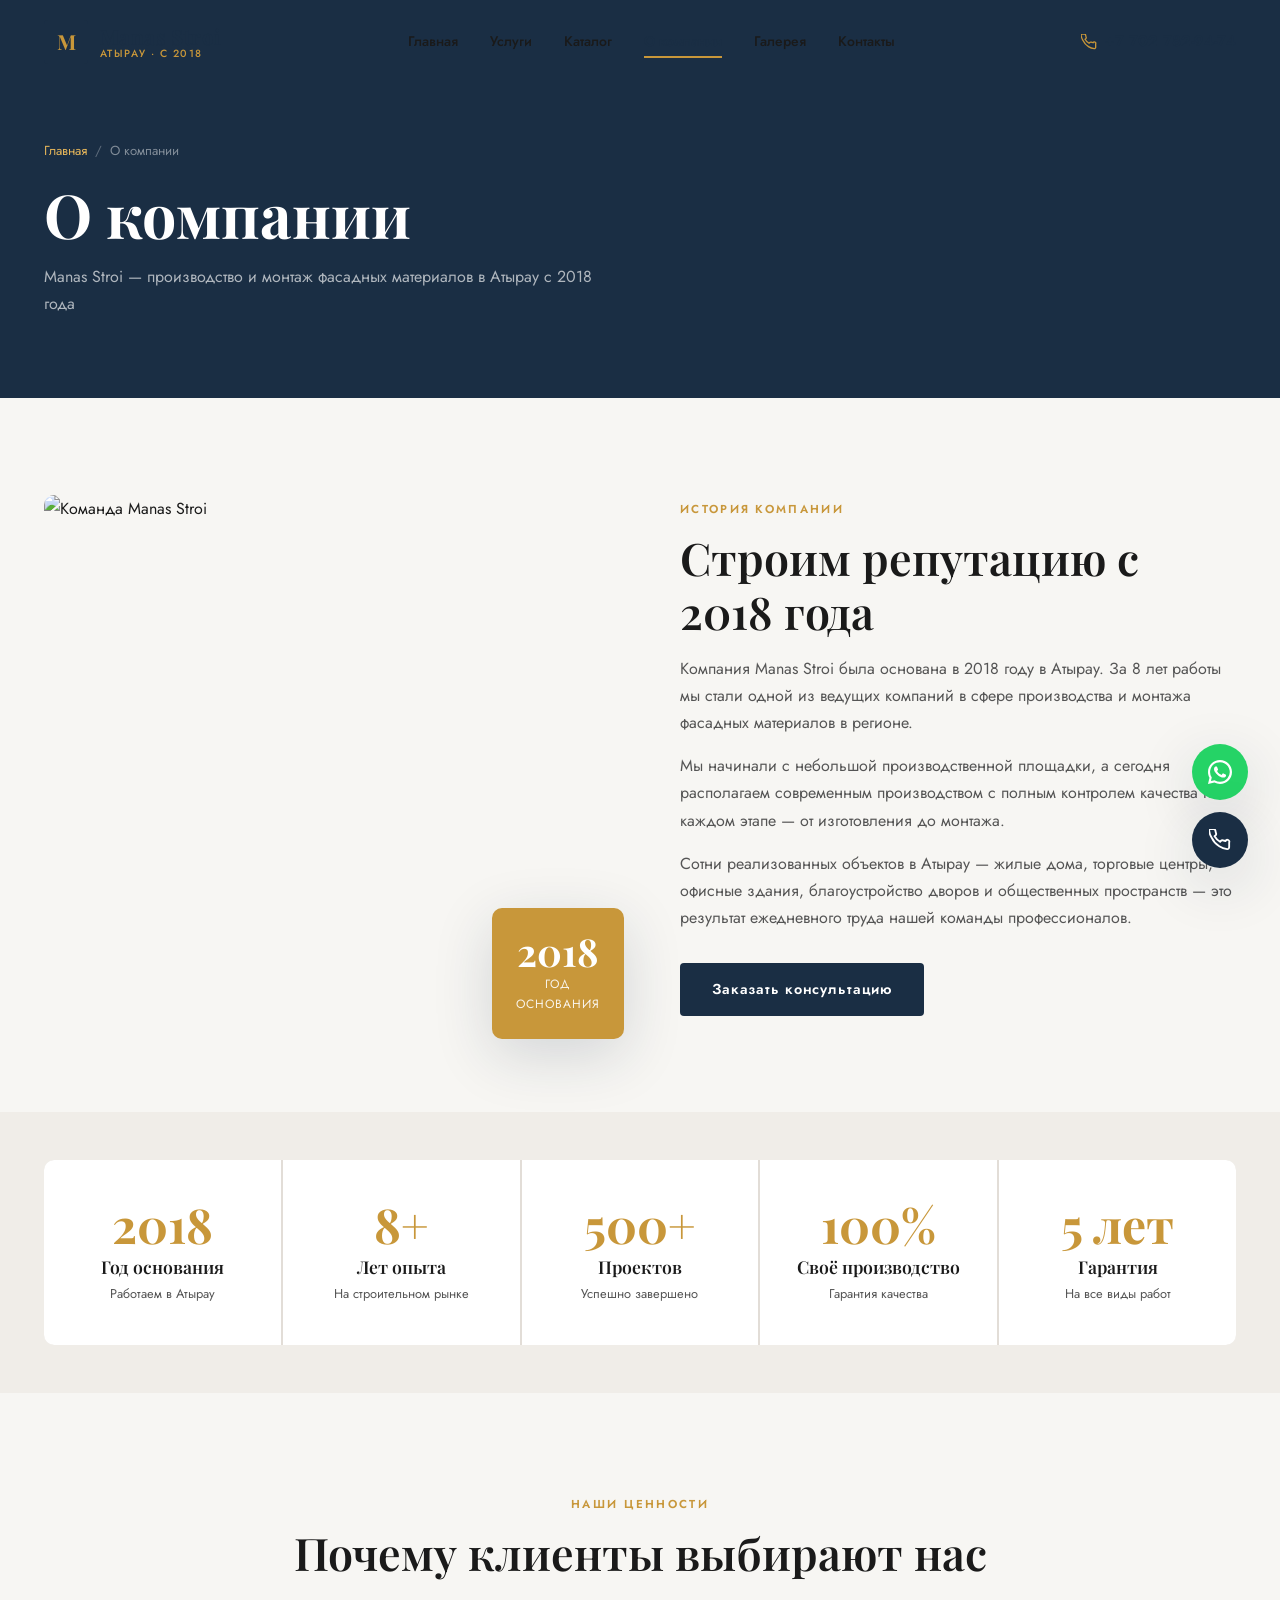
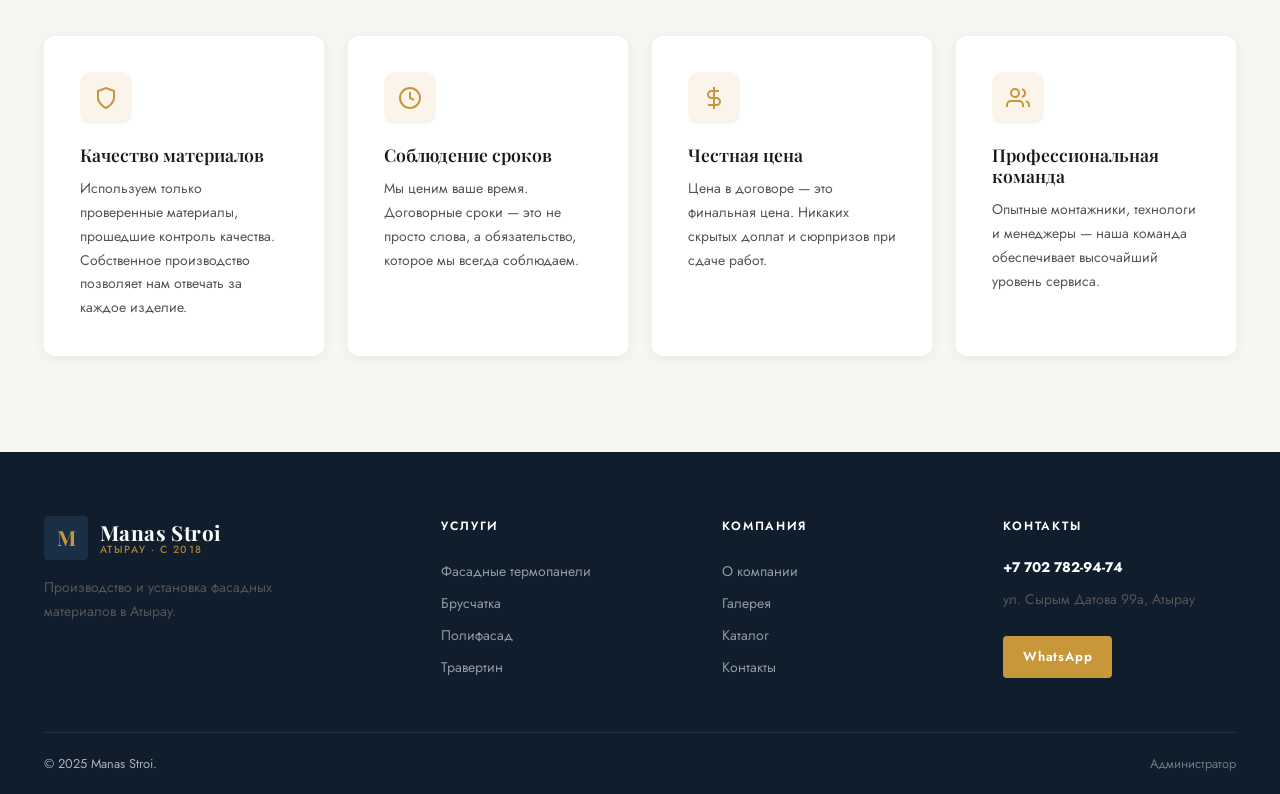
==== about.html @ 2c030519 "Add files via upload" ====
<!DOCTYPE html>
<html lang="ru">
<head>
  <meta charset="UTF-8">
  <meta name="viewport" content="width=device-width, initial-scale=1.0">
  <title>О компании Manas Stroi — 8 лет в Атырау</title>
  <meta name="description" content="Manas Stroi — строительная компания в Атырау с 2018 года. Собственное производство фасадных термопанелей, брусчатки, полифасада и травертина.">
  <link rel="icon" href="logo.jpg" type="image/jpeg">
  <link rel="stylesheet" href="css/style.css">
</head>
<body>
<header class="header scrolled" id="header">
  <div class="container">
    <div class="header-inner">
      <a href="index.html" class="logo"><div class="logo-mark"><span>M</span></div><div class="logo-text"><span class="logo-name">Manas Stroi</span><span class="logo-sub">Атырау · с 2018</span></div></a>
      <nav class="nav">
        <a href="index.html">Главная</a><a href="services.html">Услуги</a><a href="catalog.html">Каталог</a><a href="about.html" class="active">О компании</a><a href="gallery.html">Галерея</a><a href="contacts.html">Контакты</a>
      </nav>
      <a href="tel:77027829474" class="header-phone"><svg width="16" height="16" fill="none" stroke="currentColor" stroke-width="2" viewBox="0 0 24 24"><path d="M22 16.92v3a2 2 0 01-2.18 2 19.79 19.79 0 01-8.63-3.07A19.5 19.5 0 013.07 9.81a19.79 19.79 0 01-3.07-8.67A2 2 0 012 .18h3a2 2 0 012 1.72 12.84 12.84 0 00.7 2.81 2 2 0 01-.45 2.11L6.09 7.91a16 16 0 006 6l1.09-1.09a2 2 0 012.11-.45 12.84 12.84 0 002.81.7A2 2 0 0122 14.92z"/></svg>+7 702 782-94-74</a>
      <button class="menu-toggle"><span></span><span></span><span></span></button>
    </div>
  </div>
</header>
<nav class="mobile-nav">
  <button class="mobile-nav-close">✕</button>
  <a href="index.html">Главная</a><a href="services.html">Услуги</a><a href="catalog.html">Каталог</a><a href="about.html">О компании</a><a href="gallery.html">Галерея</a><a href="contacts.html">Контакты</a>
  <a href="tel:77027829474" class="mobile-nav-phone">+7 702 782-94-74</a>
</nav>

<section class="page-hero">
  <div class="container"><div class="page-hero-content">
    <div class="breadcrumb"><a href="index.html">Главная</a><span>/</span>О компании</div>
    <h1>О компании</h1>
    <p>Manas Stroi — производство и монтаж фасадных материалов в Атырау с 2018 года</p>
  </div></div>
</section>

<section class="section">
  <div class="container">
    <div class="about-grid">
      <div class="about-image-wrap fade-in">
        <img src="https://images.unsplash.com/photo-1504307651254-35680f356dfd?w=700&h=520&fit=crop" alt="Команда Manas Stroi">
        <div class="about-badge"><div class="about-badge-num">2018</div><div class="about-badge-text">ГОД<br>ОСНОВАНИЯ</div></div>
      </div>
      <div class="fade-in fade-in-delay-1">
        <span class="section-label">История компании</span>
        <h2 class="section-title">Строим репутацию с 2018 года</h2>
        <p style="margin-bottom:16px">Компания Manas Stroi была основана в 2018 году в Атырау. За 8 лет работы мы стали одной из ведущих компаний в сфере производства и монтажа фасадных материалов в регионе.</p>
        <p style="margin-bottom:16px">Мы начинали с небольшой производственной площадки, а сегодня располагаем современным производством с полным контролем качества на каждом этапе — от изготовления до монтажа.</p>
        <p style="margin-bottom:32px">Сотни реализованных объектов в Атырау — жилые дома, торговые центры, офисные здания, благоустройство дворов и общественных пространств — это результат ежедневного труда нашей команды профессионалов.</p>
        <a href="contacts.html" class="btn btn-primary">Заказать консультацию</a>
      </div>
    </div>
  </div>
</section>

<!-- Stats -->
<section class="section section-alt" style="padding:48px 0">
  <div class="container">
    <div class="advantages-grid fade-in">
      <div class="advantage-item"><div class="advantage-num">2018</div><h4>Год основания</h4><p>Работаем в Атырау</p></div>
      <div class="advantage-item"><div class="advantage-num">8+</div><h4>Лет опыта</h4><p>На строительном рынке</p></div>
      <div class="advantage-item"><div class="advantage-num">500+</div><h4>Проектов</h4><p>Успешно завершено</p></div>
      <div class="advantage-item"><div class="advantage-num">100%</div><h4>Своё производство</h4><p>Гарантия качества</p></div>
      <div class="advantage-item"><div class="advantage-num">5 лет</div><h4>Гарантия</h4><p>На все виды работ</p></div>
    </div>
  </div>
</section>

<!-- Values -->
<section class="section">
  <div class="container">
    <div class="section-header centered">
      <span class="section-label">Наши ценности</span>
      <h2 class="section-title fade-in">Почему клиенты выбирают нас</h2>
    </div>
    <div style="display:grid;grid-template-columns:repeat(auto-fit,minmax(260px,1fr));gap:24px">
      <div class="fade-in" style="background:var(--bg-white);padding:36px;border-radius:var(--radius-lg);box-shadow:var(--shadow-sm)">
        <div style="width:52px;height:52px;background:rgba(200,151,58,0.1);border-radius:var(--radius-lg);display:flex;align-items:center;justify-content:center;margin-bottom:20px;color:var(--accent)">
          <svg width="24" height="24" fill="none" stroke="currentColor" stroke-width="2" viewBox="0 0 24 24"><path d="M12 22s8-4 8-10V5l-8-3-8 3v7c0 6 8 10 8 10z"/></svg>
        </div>
        <h4 style="margin-bottom:12px">Качество материалов</h4>
        <p style="font-size:0.875rem">Используем только проверенные материалы, прошедшие контроль качества. Собственное производство позволяет нам отвечать за каждое изделие.</p>
      </div>
      <div class="fade-in fade-in-delay-1" style="background:var(--bg-white);padding:36px;border-radius:var(--radius-lg);box-shadow:var(--shadow-sm)">
        <div style="width:52px;height:52px;background:rgba(200,151,58,0.1);border-radius:var(--radius-lg);display:flex;align-items:center;justify-content:center;margin-bottom:20px;color:var(--accent)">
          <svg width="24" height="24" fill="none" stroke="currentColor" stroke-width="2" viewBox="0 0 24 24"><circle cx="12" cy="12" r="10"/><polyline points="12 6 12 12 16 14"/></svg>
        </div>
        <h4 style="margin-bottom:12px">Соблюдение сроков</h4>
        <p style="font-size:0.875rem">Мы ценим ваше время. Договорные сроки — это не просто слова, а обязательство, которое мы всегда соблюдаем.</p>
      </div>
      <div class="fade-in fade-in-delay-2" style="background:var(--bg-white);padding:36px;border-radius:var(--radius-lg);box-shadow:var(--shadow-sm)">
        <div style="width:52px;height:52px;background:rgba(200,151,58,0.1);border-radius:var(--radius-lg);display:flex;align-items:center;justify-content:center;margin-bottom:20px;color:var(--accent)">
          <svg width="24" height="24" fill="none" stroke="currentColor" stroke-width="2" viewBox="0 0 24 24"><line x1="12" y1="1" x2="12" y2="23"/><path d="M17 5H9.5a3.5 3.5 0 000 7h5a3.5 3.5 0 010 7H6"/></svg>
        </div>
        <h4 style="margin-bottom:12px">Честная цена</h4>
        <p style="font-size:0.875rem">Цена в договоре — это финальная цена. Никаких скрытых доплат и сюрпризов при сдаче работ.</p>
      </div>
      <div class="fade-in fade-in-delay-3" style="background:var(--bg-white);padding:36px;border-radius:var(--radius-lg);box-shadow:var(--shadow-sm)">
        <div style="width:52px;height:52px;background:rgba(200,151,58,0.1);border-radius:var(--radius-lg);display:flex;align-items:center;justify-content:center;margin-bottom:20px;color:var(--accent)">
          <svg width="24" height="24" fill="none" stroke="currentColor" stroke-width="2" viewBox="0 0 24 24"><path d="M17 21v-2a4 4 0 00-4-4H5a4 4 0 00-4 4v2"/><circle cx="9" cy="7" r="4"/><path d="M23 21v-2a4 4 0 00-3-3.87"/><path d="M16 3.13a4 4 0 010 7.75"/></svg>
        </div>
        <h4 style="margin-bottom:12px">Профессиональная команда</h4>
        <p style="font-size:0.875rem">Опытные монтажники, технологи и менеджеры — наша команда обеспечивает высочайший уровень сервиса.</p>
      </div>
    </div>
  </div>
</section>

<footer class="footer">
  <div class="container">
    <div class="footer-grid">
      <div class="footer-brand"><a href="index.html" class="logo"><div class="logo-mark"><span>M</span></div><div class="logo-text"><span class="logo-name">Manas Stroi</span><span class="logo-sub" style="color:rgba(200,151,58,0.8)">Атырау · с 2018</span></div></a><p>Производство и установка фасадных материалов в Атырау.</p></div>
      <div><h5>Услуги</h5><div class="footer-links"><a href="service-thermopanel.html">Фасадные термопанели</a><a href="service-paving.html">Брусчатка</a><a href="service-polyfacade.html">Полифасад</a><a href="service-travertine.html">Травертин</a></div></div>
      <div><h5>Компания</h5><div class="footer-links"><a href="about.html">О компании</a><a href="gallery.html">Галерея</a><a href="catalog.html">Каталог</a><a href="contacts.html">Контакты</a></div></div>
      <div class="footer-contact"><h5>Контакты</h5><p><strong>+7 702 782-94-74</strong></p><p>ул. Сырым Датова 99а, Атырау</p><a href="https://wa.me/77027829474" target="_blank" class="btn btn-accent" style="margin-top:16px;font-size:0.82rem;padding:10px 20px">WhatsApp</a></div>
    </div>
    <div class="footer-bottom"><span>© 2025 Manas Stroi.</span><div class="footer-bottom-right"><a href="admin.html">Администратор</a></div></div>
  </div>
</footer>
<div class="float-buttons">
  <a href="https://wa.me/77027829474" target="_blank" class="float-btn float-wa"><svg width="24" height="24" viewBox="0 0 24 24" fill="white"><path d="M17.472 14.382c-.297-.149-1.758-.867-2.03-.967-.273-.099-.471-.148-.67.15-.197.297-.767.966-.94 1.164-.173.199-.347.223-.644.075-.297-.15-1.255-.463-2.39-1.475-.883-.788-1.48-1.761-1.653-2.059-.173-.297-.018-.458.13-.606.134-.133.298-.347.446-.52.149-.174.198-.298.298-.497.099-.198.05-.371-.025-.52-.075-.149-.669-1.612-.916-2.207-.242-.579-.487-.5-.669-.51-.173-.008-.371-.01-.57-.01-.198 0-.52.074-.792.372-.272.297-1.04 1.016-1.04 2.479 0 1.462 1.065 2.875 1.213 3.074.149.198 2.096 3.2 5.077 4.487.709.306 1.262.489 1.694.625.712.227 1.36.195 1.871.118.571-.085 1.758-.719 2.006-1.413.248-.694.248-1.289.173-1.413-.074-.124-.272-.198-.57-.347z"/><path d="M12 0C5.373 0 0 5.373 0 12c0 2.089.537 4.049 1.475 5.748L0 24l6.435-1.44A11.943 11.943 0 0012 24c6.627 0 12-5.373 12-12S18.627 0 12 0zm0 21.818a9.818 9.818 0 01-5.003-1.368l-.36-.213-3.717.832.845-3.614-.235-.374A9.818 9.818 0 1112 21.818z"/></svg></a>
  <a href="tel:77027829474" class="float-btn float-call"><svg width="22" height="22" fill="none" stroke="white" stroke-width="2" viewBox="0 0 24 24"><path d="M22 16.92v3a2 2 0 01-2.18 2 19.79 19.79 0 01-8.63-3.07A19.5 19.5 0 013.07 9.81a19.79 19.79 0 01-3.07-8.67A2 2 0 012 .18h3a2 2 0 012 1.72 12.84 12.84 0 00.7 2.81 2 2 0 01-.45 2.11L6.09 7.91a16 16 0 006 6l1.09-1.09a2 2 0 012.11-.45 12.84 12.84 0 002.81.7A2 2 0 0122 14.92z"/></svg></a>
</div>
<div class="toast" id="toast"></div>
<script src="js/main.js"></script>
</body>
</html>
---- css/style.css ----
@import url('https://fonts.googleapis.com/css2?family=Playfair+Display:wght@400;600;700&family=Jost:wght@300;400;500;600&display=swap');

:root {
  --primary: #1a2e44;
  --primary-light: #2a4a6b;
  --accent: #c8973a;
  --accent-light: #e4b55a;
  --bg: #f7f6f3;
  --bg-white: #ffffff;
  --bg-light: #f0ede8;
  --text-dark: #1a1a1a;
  --text-mid: #555555;
  --text-light: #888888;
  --border: #e2ddd7;
  --shadow-sm: 0 2px 12px rgba(26,46,68,0.07);
  --shadow-md: 0 6px 30px rgba(26,46,68,0.12);
  --shadow-lg: 0 16px 60px rgba(26,46,68,0.16);
  --radius: 4px;
  --radius-lg: 10px;
  --transition: 0.3s cubic-bezier(0.4,0,0.2,1);
}

*, *::before, *::after { box-sizing: border-box; margin: 0; padding: 0; }

html { scroll-behavior: smooth; font-size: 16px; }

body {
  font-family: 'Jost', sans-serif;
  background: var(--bg);
  color: var(--text-dark);
  line-height: 1.7;
  overflow-x: hidden;
}

img { max-width: 100%; display: block; }
a { text-decoration: none; color: inherit; }
ul { list-style: none; }

.container { max-width: 1240px; margin: 0 auto; padding: 0 24px; }

/* ─── TYPOGRAPHY ─────────────────────────────────────── */
h1, h2, h3, h4 { font-family: 'Playfair Display', serif; line-height: 1.2; }
h1 { font-size: clamp(2.2rem, 5vw, 3.8rem); font-weight: 700; }
h2 { font-size: clamp(1.8rem, 3.5vw, 2.8rem); font-weight: 600; }
h3 { font-size: clamp(1.2rem, 2vw, 1.6rem); font-weight: 600; }
h4 { font-size: 1.1rem; font-weight: 600; }
p { font-size: 1rem; color: var(--text-mid); }

.section-label {
  display: inline-block;
  font-family: 'Jost', sans-serif;
  font-size: 0.72rem;
  font-weight: 600;
  letter-spacing: 0.2em;
  text-transform: uppercase;
  color: var(--accent);
  margin-bottom: 12px;
}

.section-title { margin-bottom: 16px; }
.section-desc { max-width: 560px; margin-bottom: 48px; }

/* ─── BUTTONS ─────────────────────────────────────────── */
.btn {
  display: inline-flex;
  align-items: center;
  gap: 8px;
  padding: 14px 32px;
  font-family: 'Jost', sans-serif;
  font-size: 0.9rem;
  font-weight: 600;
  letter-spacing: 0.06em;
  border-radius: var(--radius);
  cursor: pointer;
  transition: var(--transition);
  border: none;
  white-space: nowrap;
}

.btn-primary {
  background: var(--primary);
  color: white;
}
.btn-primary:hover {
  background: var(--primary-light);
  transform: translateY(-2px);
  box-shadow: var(--shadow-md);
}

.btn-accent {
  background: var(--accent);
  color: white;
}
.btn-accent:hover {
  background: var(--accent-light);
  transform: translateY(-2px);
  box-shadow: 0 6px 24px rgba(200,151,58,0.35);
}

.btn-outline {
  background: transparent;
  color: white;
  border: 2px solid rgba(255,255,255,0.6);
}
.btn-outline:hover {
  background: rgba(255,255,255,0.1);
  border-color: white;
}

.btn-ghost {
  background: transparent;
  color: var(--primary);
  border: 2px solid var(--primary);
  padding: 12px 28px;
}
.btn-ghost:hover {
  background: var(--primary);
  color: white;
}

/* ─── HEADER ──────────────────────────────────────────── */
.header {
  position: fixed;
  top: 0; left: 0; right: 0;
  z-index: 1000;
  transition: var(--transition);
  padding: 20px 0;
}
.header.scrolled {
  background: rgba(247,246,243,0.96);
  backdrop-filter: blur(12px);
  box-shadow: var(--shadow-sm);
  padding: 14px 0;
}
.header-inner {
  display: flex;
  align-items: center;
  justify-content: space-between;
  gap: 32px;
}
.logo {
  display: flex;
  align-items: center;
  gap: 12px;
  flex-shrink: 0;
}
.logo-img {
  height: 44px;
  width: auto;
  object-fit: contain;
}
.logo-text {
  display: flex;
  flex-direction: column;
  line-height: 1.1;
}
.logo-name {
  font-family: 'Playfair Display', serif;
  font-size: 1.3rem;
  font-weight: 700;
  color: var(--primary);
  letter-spacing: 0.02em;
}
.logo-sub {
  font-size: 0.65rem;
  font-weight: 500;
  letter-spacing: 0.14em;
  text-transform: uppercase;
  color: var(--accent);
}
.logo-mark {
  width: 44px;
  height: 44px;
  background: var(--primary);
  border-radius: var(--radius);
  display: flex;
  align-items: center;
  justify-content: center;
  flex-shrink: 0;
}
.logo-mark span {
  font-family: 'Playfair Display', serif;
  font-size: 1.3rem;
  font-weight: 700;
  color: var(--accent);
}

.nav { display: flex; align-items: center; gap: 0; }
.nav a {
  padding: 8px 16px;
  font-size: 0.875rem;
  font-weight: 500;
  color: var(--text-dark);
  transition: color var(--transition);
  position: relative;
}
.nav a::after {
  content: '';
  position: absolute;
  bottom: 4px; left: 16px; right: 16px;
  height: 2px;
  background: var(--accent);
  transform: scaleX(0);
  transition: transform var(--transition);
}
.nav a:hover { color: var(--primary); }
.nav a:hover::after,
.nav a.active::after { transform: scaleX(1); }
.nav a.active { color: var(--primary); font-weight: 600; }

.header.scrolled .nav a { color: var(--text-dark); }

.header-phone {
  display: flex;
  align-items: center;
  gap: 8px;
  font-weight: 600;
  font-size: 0.95rem;
  color: var(--primary);
}
.header-phone svg { color: var(--accent); }

.menu-toggle {
  display: none;
  background: none;
  border: none;
  cursor: pointer;
  padding: 4px;
  flex-direction: column;
  gap: 5px;
}
.menu-toggle span {
  display: block;
  width: 24px;
  height: 2px;
  background: var(--primary);
  transition: var(--transition);
}

/* ─── HERO ────────────────────────────────────────────── */
.hero {
  position: relative;
  min-height: 100vh;
  display: flex;
  align-items: center;
  overflow: hidden;
  background: var(--primary);
}
.hero-bg {
  position: absolute;
  inset: 0;
  background-image: url('https://images.unsplash.com/photo-1486325212027-8081e485255e?w=1600&h=900&fit=crop');
  background-size: cover;
  background-position: center;
  opacity: 0.18;
}
.hero-overlay {
  position: absolute;
  inset: 0;
  background: linear-gradient(135deg, rgba(26,46,68,0.97) 0%, rgba(26,46,68,0.8) 50%, rgba(26,46,68,0.6) 100%);
}
.hero-content {
  position: relative;
  z-index: 2;
  padding: 140px 0 100px;
  max-width: 700px;
}
.hero-badge {
  display: inline-flex;
  align-items: center;
  gap: 8px;
  background: rgba(200,151,58,0.15);
  border: 1px solid rgba(200,151,58,0.3);
  border-radius: 100px;
  padding: 6px 16px;
  margin-bottom: 28px;
  font-size: 0.78rem;
  font-weight: 600;
  letter-spacing: 0.1em;
  text-transform: uppercase;
  color: var(--accent-light);
}
.hero-badge::before {
  content: '';
  width: 6px;
  height: 6px;
  border-radius: 50%;
  background: var(--accent);
  animation: pulse 2s infinite;
}
@keyframes pulse {
  0%, 100% { opacity: 1; transform: scale(1); }
  50% { opacity: 0.5; transform: scale(1.3); }
}
.hero h1 { color: white; margin-bottom: 20px; }
.hero h1 em { font-style: normal; color: var(--accent-light); }
.hero-desc {
  color: rgba(255,255,255,0.72);
  font-size: 1.1rem;
  margin-bottom: 40px;
  max-width: 520px;
}
.hero-actions { display: flex; gap: 16px; flex-wrap: wrap; margin-bottom: 64px; }

.hero-stats {
  display: flex;
  gap: 48px;
  padding-top: 40px;
  border-top: 1px solid rgba(255,255,255,0.12);
}
.hero-stat-num {
  font-family: 'Playfair Display', serif;
  font-size: 2rem;
  font-weight: 700;
  color: var(--accent-light);
  line-height: 1;
}
.hero-stat-label {
  font-size: 0.78rem;
  color: rgba(255,255,255,0.55);
  margin-top: 4px;
  letter-spacing: 0.05em;
}

.hero-scroll {
  position: absolute;
  bottom: 40px;
  left: 50%;
  transform: translateX(-50%);
  display: flex;
  flex-direction: column;
  align-items: center;
  gap: 8px;
  color: rgba(255,255,255,0.4);
  font-size: 0.72rem;
  letter-spacing: 0.15em;
  text-transform: uppercase;
  z-index: 2;
  animation: bounce 2s infinite;
}
.hero-scroll svg { animation: scrollDown 1.5s infinite; }
@keyframes bounce {
  0%, 100% { transform: translateX(-50%) translateY(0); }
  50% { transform: translateX(-50%) translateY(-6px); }
}
@keyframes scrollDown {
  0% { opacity: 0; transform: translateY(-8px); }
  100% { opacity: 1; transform: translateY(0); }
}

/* ─── SECTIONS ────────────────────────────────────────── */
.section { padding: 96px 0; }
.section-alt { background: var(--bg-light); }
.section-dark { background: var(--primary); }

.section-header { margin-bottom: 56px; }
.section-header.centered { text-align: center; }
.section-header.centered .section-desc { margin-left: auto; margin-right: auto; }

/* ─── ABOUT BLOCK ─────────────────────────────────────── */
.about-grid {
  display: grid;
  grid-template-columns: 1fr 1fr;
  gap: 80px;
  align-items: center;
}
.about-image-wrap {
  position: relative;
}
.about-image-wrap img {
  width: 100%;
  height: 520px;
  object-fit: cover;
  border-radius: var(--radius-lg);
}
.about-badge {
  position: absolute;
  bottom: -24px;
  right: -24px;
  background: var(--accent);
  color: white;
  padding: 24px;
  border-radius: var(--radius-lg);
  text-align: center;
  box-shadow: var(--shadow-lg);
}
.about-badge-num {
  font-family: 'Playfair Display', serif;
  font-size: 2.4rem;
  font-weight: 700;
  line-height: 1;
}
.about-badge-text {
  font-size: 0.75rem;
  letter-spacing: 0.08em;
  opacity: 0.9;
  margin-top: 4px;
}
.about-features {
  display: grid;
  grid-template-columns: 1fr 1fr;
  gap: 16px;
  margin-top: 32px;
}
.about-feature {
  display: flex;
  align-items: flex-start;
  gap: 12px;
}
.about-feature-icon {
  width: 36px;
  height: 36px;
  background: rgba(200,151,58,0.1);
  border-radius: var(--radius);
  display: flex;
  align-items: center;
  justify-content: center;
  flex-shrink: 0;
  color: var(--accent);
}
.about-feature-text { font-size: 0.875rem; font-weight: 500; color: var(--text-dark); }

/* ─── SERVICES ────────────────────────────────────────── */
.services-grid {
  display: grid;
  grid-template-columns: repeat(auto-fit, minmax(280px, 1fr));
  gap: 24px;
}
.service-card {
  background: var(--bg-white);
  border-radius: var(--radius-lg);
  overflow: hidden;
  box-shadow: var(--shadow-sm);
  transition: var(--transition);
  cursor: pointer;
}
.service-card:hover {
  transform: translateY(-6px);
  box-shadow: var(--shadow-lg);
}
.service-card-img {
  width: 100%;
  height: 220px;
  object-fit: cover;
  transition: transform 0.5s ease;
}
.service-card:hover .service-card-img { transform: scale(1.05); }
.service-card-img-wrap { overflow: hidden; }
.service-card-body { padding: 28px; }
.service-card-icon {
  width: 44px;
  height: 44px;
  background: rgba(200,151,58,0.1);
  border-radius: var(--radius);
  display: flex;
  align-items: center;
  justify-content: center;
  color: var(--accent);
  margin-bottom: 16px;
}
.service-card h3 { margin-bottom: 8px; color: var(--text-dark); }
.service-card p { font-size: 0.875rem; margin-bottom: 20px; }
.service-card-link {
  display: inline-flex;
  align-items: center;
  gap: 6px;
  font-size: 0.875rem;
  font-weight: 600;
  color: var(--accent);
  transition: gap var(--transition);
}
.service-card:hover .service-card-link { gap: 10px; }

/* ─── ADVANTAGES ──────────────────────────────────────── */
.advantages-grid {
  display: grid;
  grid-template-columns: repeat(auto-fit, minmax(200px, 1fr));
  gap: 2px;
  background: var(--border);
  border-radius: var(--radius-lg);
  overflow: hidden;
}
.advantage-item {
  background: var(--bg-white);
  padding: 40px 32px;
  text-align: center;
  transition: background var(--transition);
}
.advantage-item:hover { background: var(--primary); }
.advantage-item:hover .advantage-num,
.advantage-item:hover h4,
.advantage-item:hover p { color: white; }
.advantage-num {
  font-family: 'Playfair Display', serif;
  font-size: 3rem;
  font-weight: 700;
  color: var(--accent);
  line-height: 1;
  margin-bottom: 8px;
  transition: color var(--transition);
}
.advantage-item h4 { margin-bottom: 6px; transition: color var(--transition); }
.advantage-item p { font-size: 0.8rem; transition: color var(--transition); }

/* ─── MATERIALS CATALOG ───────────────────────────────── */
.catalog-filters {
  display: flex;
  gap: 8px;
  flex-wrap: wrap;
  margin-bottom: 40px;
}
.filter-btn {
  padding: 8px 20px;
  border-radius: 100px;
  border: 2px solid var(--border);
  background: transparent;
  font-family: 'Jost', sans-serif;
  font-size: 0.85rem;
  font-weight: 500;
  cursor: pointer;
  color: var(--text-mid);
  transition: var(--transition);
}
.filter-btn:hover { border-color: var(--primary); color: var(--primary); }
.filter-btn.active {
  background: var(--primary);
  border-color: var(--primary);
  color: white;
}

.materials-grid {
  display: grid;
  grid-template-columns: repeat(auto-fill, minmax(280px, 1fr));
  gap: 24px;
}
.material-card {
  background: var(--bg-white);
  border-radius: var(--radius-lg);
  overflow: hidden;
  box-shadow: var(--shadow-sm);
  transition: var(--transition);
}
.material-card:hover {
  transform: translateY(-4px);
  box-shadow: var(--shadow-md);
}
.material-card-img {
  width: 100%;
  height: 200px;
  object-fit: cover;
}
.material-card-body { padding: 20px; }
.material-cat-tag {
  display: inline-block;
  padding: 3px 10px;
  border-radius: 100px;
  background: rgba(200,151,58,0.1);
  color: var(--accent);
  font-size: 0.72rem;
  font-weight: 600;
  letter-spacing: 0.06em;
  text-transform: uppercase;
  margin-bottom: 8px;
}
.material-card h4 { margin-bottom: 6px; }
.material-card p { font-size: 0.82rem; margin-bottom: 14px; }
.material-price {
  font-family: 'Playfair Display', serif;
  font-size: 1.2rem;
  font-weight: 700;
  color: var(--primary);
}
.material-price span {
  font-family: 'Jost', sans-serif;
  font-size: 0.8rem;
  font-weight: 400;
  color: var(--text-light);
  margin-left: 4px;
}

/* ─── GALLERY ─────────────────────────────────────────── */
.gallery-grid {
  display: grid;
  grid-template-columns: repeat(3, 1fr);
  grid-auto-rows: 260px;
  gap: 12px;
}
.gallery-item {
  position: relative;
  overflow: hidden;
  border-radius: var(--radius-lg);
  cursor: pointer;
}
.gallery-item.tall { grid-row: span 2; }
.gallery-item.wide { grid-column: span 2; }
.gallery-item img {
  width: 100%;
  height: 100%;
  object-fit: cover;
  transition: transform 0.5s ease;
}
.gallery-item:hover img { transform: scale(1.07); }
.gallery-overlay {
  position: absolute;
  inset: 0;
  background: rgba(26,46,68,0.5);
  display: flex;
  align-items: center;
  justify-content: center;
  opacity: 0;
  transition: opacity var(--transition);
}
.gallery-item:hover .gallery-overlay { opacity: 1; }
.gallery-overlay svg { color: white; width: 40px; height: 40px; }

/* ─── PROCESS ─────────────────────────────────────────── */
.process-steps {
  display: grid;
  grid-template-columns: repeat(4, 1fr);
  gap: 0;
  position: relative;
}
.process-steps::before {
  content: '';
  position: absolute;
  top: 36px;
  left: calc(12.5% + 24px);
  right: calc(12.5% + 24px);
  height: 2px;
  background: linear-gradient(to right, var(--accent), var(--accent-light));
  z-index: 0;
}
.process-step {
  display: flex;
  flex-direction: column;
  align-items: center;
  text-align: center;
  padding: 0 16px;
  position: relative;
  z-index: 1;
}
.process-num {
  width: 72px;
  height: 72px;
  border-radius: 50%;
  background: var(--primary);
  color: white;
  display: flex;
  align-items: center;
  justify-content: center;
  font-family: 'Playfair Display', serif;
  font-size: 1.4rem;
  font-weight: 700;
  margin-bottom: 20px;
  box-shadow: var(--shadow-md);
  position: relative;
}
.process-num::after {
  content: '';
  position: absolute;
  inset: -4px;
  border-radius: 50%;
  border: 2px solid var(--accent);
  opacity: 0.4;
}
.process-step h4 { margin-bottom: 8px; }
.process-step p { font-size: 0.82rem; }

/* ─── TESTIMONIALS ────────────────────────────────────── */
.testimonials-grid {
  display: grid;
  grid-template-columns: repeat(auto-fit, minmax(300px, 1fr));
  gap: 24px;
}
.testimonial-card {
  background: var(--bg-white);
  padding: 32px;
  border-radius: var(--radius-lg);
  box-shadow: var(--shadow-sm);
  position: relative;
}
.testimonial-card::before {
  content: '"';
  position: absolute;
  top: 16px;
  right: 28px;
  font-family: 'Playfair Display', serif;
  font-size: 5rem;
  color: var(--accent);
  opacity: 0.15;
  line-height: 1;
}
.testimonial-stars { color: var(--accent); font-size: 0.9rem; margin-bottom: 16px; }
.testimonial-text { font-size: 0.9rem; color: var(--text-mid); margin-bottom: 24px; font-style: italic; }
.testimonial-author { display: flex; align-items: center; gap: 12px; }
.testimonial-avatar {
  width: 44px;
  height: 44px;
  border-radius: 50%;
  background: var(--primary);
  display: flex;
  align-items: center;
  justify-content: center;
  color: white;
  font-family: 'Playfair Display', serif;
  font-size: 1rem;
  font-weight: 700;
}
.testimonial-name { font-weight: 600; font-size: 0.9rem; }
.testimonial-role { font-size: 0.78rem; color: var(--text-light); }

/* ─── CONTACT FORM ────────────────────────────────────── */
.contact-section { background: var(--primary); }
.contact-grid {
  display: grid;
  grid-template-columns: 1fr 1.2fr;
  gap: 80px;
  align-items: start;
}
.contact-info { color: white; }
.contact-info h2 { color: white; margin-bottom: 16px; }
.contact-info .section-desc { color: rgba(255,255,255,0.65); }
.contact-detail {
  display: flex;
  align-items: flex-start;
  gap: 16px;
  margin-bottom: 24px;
}
.contact-detail-icon {
  width: 48px;
  height: 48px;
  background: rgba(200,151,58,0.15);
  border-radius: var(--radius);
  display: flex;
  align-items: center;
  justify-content: center;
  color: var(--accent);
  flex-shrink: 0;
}
.contact-detail-label { font-size: 0.75rem; letter-spacing: 0.1em; text-transform: uppercase; color: rgba(255,255,255,0.4); margin-bottom: 4px; }
.contact-detail-value { font-size: 1.05rem; font-weight: 600; color: white; }

.form-card {
  background: var(--bg-white);
  border-radius: var(--radius-lg);
  padding: 48px;
}
.form-title { margin-bottom: 32px; }
.form-group { margin-bottom: 20px; }
.form-group label {
  display: block;
  font-size: 0.82rem;
  font-weight: 600;
  letter-spacing: 0.05em;
  color: var(--text-dark);
  margin-bottom: 8px;
}
.form-group input,
.form-group textarea,
.form-group select {
  width: 100%;
  padding: 14px 16px;
  border: 2px solid var(--border);
  border-radius: var(--radius);
  font-family: 'Jost', sans-serif;
  font-size: 0.95rem;
  color: var(--text-dark);
  background: var(--bg);
  transition: border-color var(--transition);
  outline: none;
}
.form-group input:focus,
.form-group textarea:focus,
.form-group select:focus { border-color: var(--accent); }
.form-group textarea { resize: vertical; min-height: 120px; }

/* ─── MAP ─────────────────────────────────────────────── */
.map-section { padding: 0; }
.map-embed {
  width: 100%;
  height: 420px;
  border: none;
  display: block;
  filter: grayscale(20%);
}

/* ─── FOOTER ──────────────────────────────────────────── */
.footer {
  background: #0f1d2d;
  color: rgba(255,255,255,0.65);
  padding: 64px 0 0;
}
.footer-grid {
  display: grid;
  grid-template-columns: 1.5fr 1fr 1fr 1fr;
  gap: 48px;
  padding-bottom: 48px;
  border-bottom: 1px solid rgba(255,255,255,0.08);
}
.footer-brand .logo-name { color: white; }
.footer-brand p { margin-top: 16px; font-size: 0.875rem; max-width: 280px; }
.footer h5 {
  font-family: 'Jost', sans-serif;
  font-size: 0.75rem;
  font-weight: 600;
  letter-spacing: 0.15em;
  text-transform: uppercase;
  color: white;
  margin-bottom: 20px;
}
.footer-links a {
  display: block;
  font-size: 0.875rem;
  color: rgba(255,255,255,0.55);
  padding: 4px 0;
  transition: color var(--transition);
}
.footer-links a:hover { color: var(--accent-light); }
.footer-contact p { font-size: 0.875rem; margin-bottom: 8px; }
.footer-contact strong { color: white; }
.footer-bottom {
  padding: 20px 0;
  display: flex;
  justify-content: space-between;
  align-items: center;
  font-size: 0.8rem;
}
.footer-bottom-right { display: flex; gap: 24px; }
.footer-bottom a { color: rgba(255,255,255,0.4); transition: color var(--transition); }
.footer-bottom a:hover { color: var(--accent-light); }

/* ─── FLOATING BUTTONS ────────────────────────────────── */
.float-buttons {
  position: fixed;
  bottom: 32px;
  right: 32px;
  display: flex;
  flex-direction: column;
  gap: 12px;
  z-index: 999;
}
.float-btn {
  width: 56px;
  height: 56px;
  border-radius: 50%;
  display: flex;
  align-items: center;
  justify-content: center;
  box-shadow: var(--shadow-lg);
  cursor: pointer;
  transition: var(--transition);
  text-decoration: none;
  border: none;
}
.float-btn:hover { transform: scale(1.1) translateY(-2px); }
.float-wa { background: #25D366; }
.float-call { background: var(--primary); }
.float-btn svg { color: white; }

/* ─── LIGHTBOX ────────────────────────────────────────── */
.lightbox {
  display: none;
  position: fixed;
  inset: 0;
  background: rgba(0,0,0,0.92);
  z-index: 9999;
  align-items: center;
  justify-content: center;
}
.lightbox.active { display: flex; }
.lightbox-img {
  max-width: 90vw;
  max-height: 90vh;
  object-fit: contain;
  border-radius: var(--radius);
}
.lightbox-close {
  position: absolute;
  top: 24px;
  right: 32px;
  color: white;
  font-size: 2rem;
  cursor: pointer;
  background: none;
  border: none;
  line-height: 1;
}

/* ─── PAGE HERO ───────────────────────────────────────── */
.page-hero {
  background: var(--primary);
  padding: 140px 0 80px;
  position: relative;
  overflow: hidden;
}
.page-hero::before {
  content: '';
  position: absolute;
  inset: 0;
  background-image: url('https://images.unsplash.com/photo-1565008447742-97f6f38c985c?w=1200&h=600&fit=crop');
  background-size: cover;
  opacity: 0.08;
}
.page-hero-content { position: relative; z-index: 1; }
.page-hero h1 { color: white; margin-bottom: 12px; }
.page-hero p { color: rgba(255,255,255,0.65); max-width: 560px; }
.breadcrumb { display: flex; gap: 8px; margin-bottom: 16px; font-size: 0.82rem; color: rgba(255,255,255,0.45); }
.breadcrumb a { color: var(--accent-light); }
.breadcrumb span { color: rgba(255,255,255,0.3); }

/* ─── SERVICE DETAIL ──────────────────────────────────── */
.service-detail-grid {
  display: grid;
  grid-template-columns: 1fr 380px;
  gap: 60px;
  align-items: start;
}
.service-sticky {
  position: sticky;
  top: 100px;
}
.service-sidebar-card {
  background: var(--bg-white);
  border-radius: var(--radius-lg);
  padding: 32px;
  box-shadow: var(--shadow-md);
  margin-bottom: 20px;
}
.service-stages {
  counter-reset: stage;
}
.service-stage {
  display: flex;
  gap: 16px;
  padding: 20px 0;
  border-bottom: 1px solid var(--border);
}
.service-stage:last-child { border-bottom: none; }
.stage-num {
  width: 36px;
  height: 36px;
  border-radius: 50%;
  background: var(--primary);
  color: white;
  display: flex;
  align-items: center;
  justify-content: center;
  font-size: 0.85rem;
  font-weight: 700;
  flex-shrink: 0;
}
.service-advantages-list { margin-top: 20px; }
.service-adv-item {
  display: flex;
  align-items: center;
  gap: 12px;
  padding: 12px 0;
  border-bottom: 1px solid var(--border);
  font-size: 0.9rem;
}
.service-adv-item::before {
  content: '';
  width: 6px;
  height: 6px;
  border-radius: 50%;
  background: var(--accent);
  flex-shrink: 0;
}

/* ─── ADMIN PAGE ──────────────────────────────────────── */
.admin-header {
  background: var(--primary);
  padding: 20px 0;
}
.admin-content { padding: 48px 0; }
.admin-grid {
  display: grid;
  grid-template-columns: 1fr 1fr;
  gap: 40px;
}
.admin-panel {
  background: var(--bg-white);
  border-radius: var(--radius-lg);
  padding: 40px;
  box-shadow: var(--shadow-md);
}
.materials-table { width: 100%; border-collapse: collapse; }
.materials-table th {
  text-align: left;
  padding: 12px 16px;
  background: var(--bg-light);
  font-size: 0.78rem;
  letter-spacing: 0.08em;
  text-transform: uppercase;
  color: var(--text-mid);
}
.materials-table td {
  padding: 12px 16px;
  border-bottom: 1px solid var(--border);
  font-size: 0.875rem;
  vertical-align: middle;
}
.materials-table tr:last-child td { border-bottom: none; }
.table-img { width: 48px; height: 48px; object-fit: cover; border-radius: var(--radius); }
.btn-danger {
  background: #ef4444;
  color: white;
  padding: 6px 14px;
  border-radius: var(--radius);
  border: none;
  font-size: 0.78rem;
  cursor: pointer;
  transition: var(--transition);
}
.btn-danger:hover { background: #dc2626; }

/* ─── NOTIFICATIONS ───────────────────────────────────── */
.toast {
  position: fixed;
  bottom: 100px;
  right: 32px;
  background: var(--primary);
  color: white;
  padding: 16px 24px;
  border-radius: var(--radius-lg);
  box-shadow: var(--shadow-lg);
  z-index: 9999;
  transform: translateY(100px);
  opacity: 0;
  transition: var(--transition);
  font-size: 0.9rem;
  max-width: 320px;
}
.toast.show { transform: translateY(0); opacity: 1; }
.toast-success { border-left: 4px solid #22c55e; }
.toast-error { border-left: 4px solid #ef4444; }

/* ─── ANIMATIONS ──────────────────────────────────────── */
.fade-in {
  opacity: 0;
  transform: translateY(30px);
  transition: opacity 0.7s ease, transform 0.7s ease;
}
.fade-in.visible { opacity: 1; transform: translateY(0); }
.fade-in-delay-1 { transition-delay: 0.1s; }
.fade-in-delay-2 { transition-delay: 0.2s; }
.fade-in-delay-3 { transition-delay: 0.3s; }
.fade-in-delay-4 { transition-delay: 0.4s; }

/* ─── MOBILE NAV ──────────────────────────────────────── */
.mobile-nav {
  position: fixed;
  top: 0; left: 0; right: 0; bottom: 0;
  background: var(--primary);
  z-index: 999;
  display: flex;
  flex-direction: column;
  align-items: center;
  justify-content: center;
  gap: 8px;
  transform: translateX(100%);
  transition: transform 0.4s cubic-bezier(0.4,0,0.2,1);
}
.mobile-nav.open { transform: translateX(0); }
.mobile-nav a {
  font-family: 'Playfair Display', serif;
  font-size: 1.8rem;
  color: rgba(255,255,255,0.7);
  padding: 8px 0;
  transition: color var(--transition);
}
.mobile-nav a:hover { color: var(--accent-light); }
.mobile-nav-close {
  position: absolute;
  top: 24px;
  right: 24px;
  background: none;
  border: none;
  color: white;
  font-size: 1.5rem;
  cursor: pointer;
}
.mobile-nav-phone {
  margin-top: 32px;
  color: var(--accent-light);
  font-size: 1.1rem;
  font-weight: 600;
}

/* ─── CONTACT PAGE ────────────────────────────────────── */
.contacts-grid {
  display: grid;
  grid-template-columns: 1fr 1fr;
  gap: 60px;
}

/* ─── RESPONSIVE ──────────────────────────────────────── */
@media (max-width: 1024px) {
  .about-grid { grid-template-columns: 1fr; gap: 40px; }
  .about-image-wrap img { height: 380px; }
  .about-badge { right: 0; }
  .contact-grid { grid-template-columns: 1fr; gap: 48px; }
  .footer-grid { grid-template-columns: 1fr 1fr; }
  .service-detail-grid { grid-template-columns: 1fr; }
  .service-sticky { position: static; }
  .contacts-grid { grid-template-columns: 1fr; }
}

@media (max-width: 768px) {
  .section { padding: 64px 0; }
  .nav { display: none; }
  .header-phone { display: none; }
  .menu-toggle { display: flex; }
  .gallery-grid { grid-template-columns: repeat(2, 1fr); }
  .gallery-item.tall { grid-row: span 1; }
  .gallery-item.wide { grid-column: span 1; }
  .process-steps { grid-template-columns: 1fr 1fr; }
  .process-steps::before { display: none; }
  .advantages-grid { grid-template-columns: 1fr 1fr; }
  .footer-grid { grid-template-columns: 1fr; gap: 32px; }
  .admin-grid { grid-template-columns: 1fr; }
  .hero-stats { gap: 28px; flex-wrap: wrap; }
}

@media (max-width: 480px) {
  .gallery-grid { grid-template-columns: 1fr; }
  .process-steps { grid-template-columns: 1fr; }
  .advantages-grid { grid-template-columns: 1fr; }
  .hero-actions { flex-direction: column; }
  .form-card { padding: 28px 20px; }
  .float-buttons { bottom: 20px; right: 20px; }
}
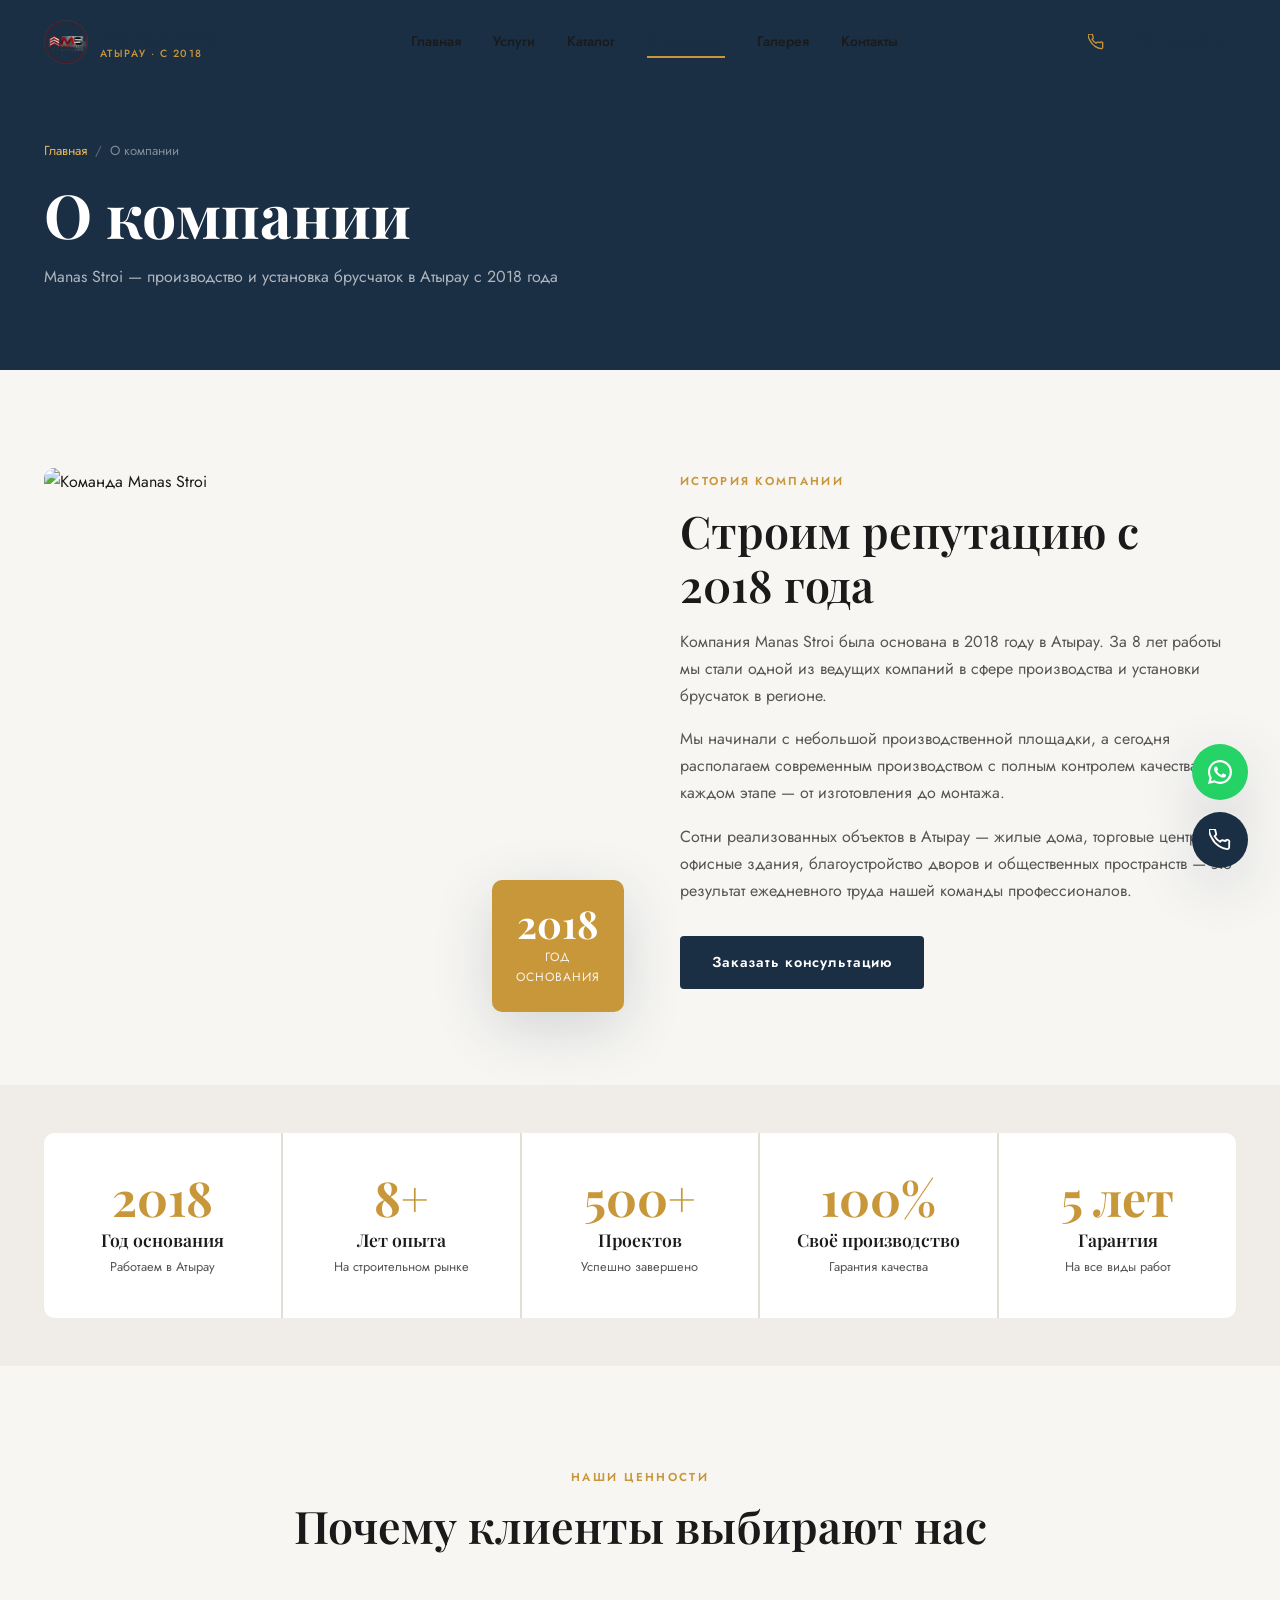
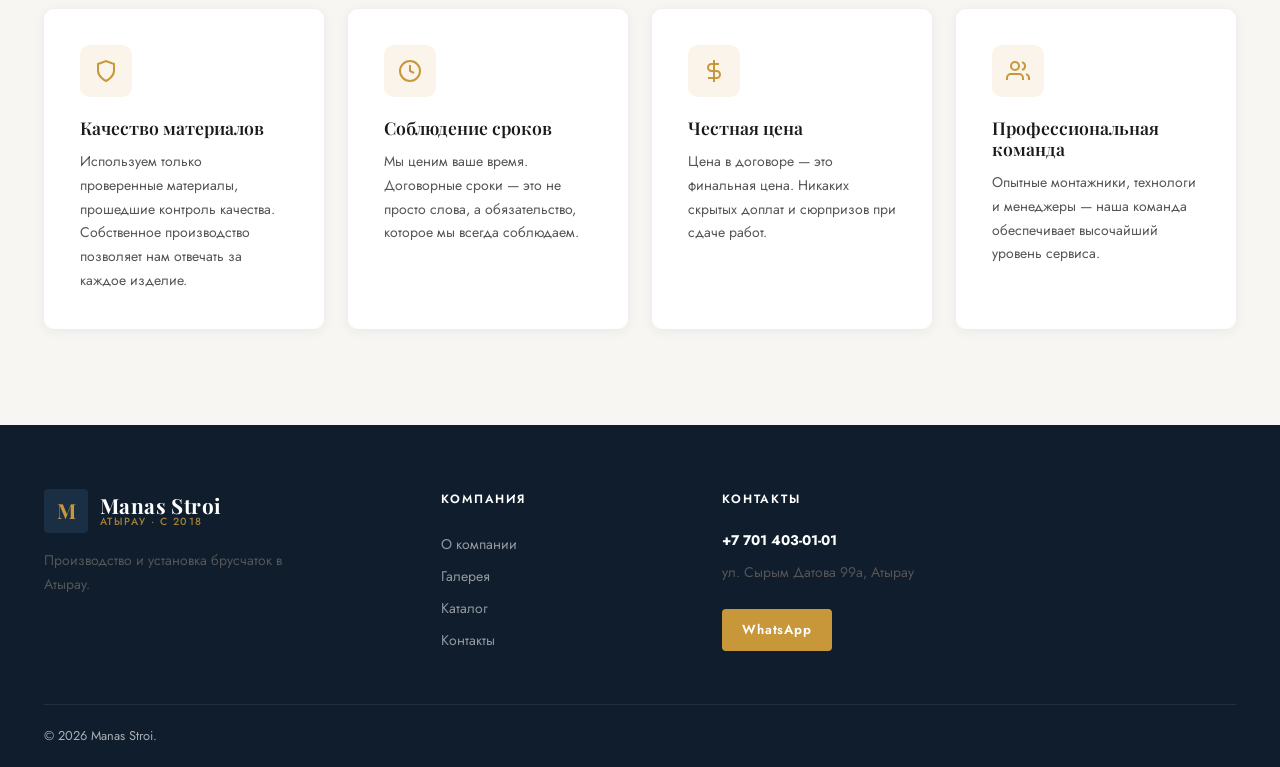
==== commit d979a1ad: "Update about.html" ====
--- a/about.html
+++ b/about.html
@@ -4,34 +4,34 @@
   <meta charset="UTF-8">
   <meta name="viewport" content="width=device-width, initial-scale=1.0">
   <title>О компании Manas Stroi — 8 лет в Атырау</title>
-  <meta name="description" content="Manas Stroi — строительная компания в Атырау с 2018 года. Собственное производство фасадных термопанелей, брусчатки, полифасада и травертина.">
-  <link rel="icon" href="logo.jpg" type="image/jpeg">
+  <meta name="description" content="Manas Stroi — строительная компания в Атырау с 2018 года. Собственное производство брусчатки в Атырау.">
+  <link rel="icon" href="logo.png" type="image/jpeg">
   <link rel="stylesheet" href="css/style.css">
 </head>
 <body>
 <header class="header scrolled" id="header">
   <div class="container">
     <div class="header-inner">
-      <a href="index.html" class="logo"><div class="logo-mark"><span>M</span></div><div class="logo-text"><span class="logo-name">Manas Stroi</span><span class="logo-sub">Атырау · с 2018</span></div></a>
+      <a href="index.html" class="logo"><img src="logo.png" class="logo-img" alt="Manas Stroi"><div class="logo-text"><span class="logo-name">Manas Stroi</span><span class="logo-sub">Атырау · с 2018</span></div></a>
       <nav class="nav">
         <a href="index.html">Главная</a><a href="services.html">Услуги</a><a href="catalog.html">Каталог</a><a href="about.html" class="active">О компании</a><a href="gallery.html">Галерея</a><a href="contacts.html">Контакты</a>
       </nav>
-      <a href="tel:77027829474" class="header-phone"><svg width="16" height="16" fill="none" stroke="currentColor" stroke-width="2" viewBox="0 0 24 24"><path d="M22 16.92v3a2 2 0 01-2.18 2 19.79 19.79 0 01-8.63-3.07A19.5 19.5 0 013.07 9.81a19.79 19.79 0 01-3.07-8.67A2 2 0 012 .18h3a2 2 0 012 1.72 12.84 12.84 0 00.7 2.81 2 2 0 01-.45 2.11L6.09 7.91a16 16 0 006 6l1.09-1.09a2 2 0 012.11-.45 12.84 12.84 0 002.81.7A2 2 0 0122 14.92z"/></svg>+7 702 782-94-74</a>
+      <a href="tel:77714030101" class="header-phone"><svg width="16" height="16" fill="none" stroke="currentColor" stroke-width="2" viewBox="0 0 24 24"><path d="M22 16.92v3a2 2 0 01-2.18 2 19.79 19.79 0 01-8.63-3.07A19.5 19.5 0 013.07 9.81a19.79 19.79 0 01-3.07-8.67A2 2 0 012 .18h3a2 2 0 012 1.72 12.84 12.84 0 00.7 2.81 2 2 0 01-.45 2.11L6.09 7.91a16 16 0 006 6l1.09-1.09a2 2 0 012.11-.45 12.84 12.84 0 002.81.7A2 2 0 0122 14.92z"/></svg>+7 701 403-01-01</a>
       <button class="menu-toggle"><span></span><span></span><span></span></button>
     </div>
   </div>
 </header>
 <nav class="mobile-nav">
   <button class="mobile-nav-close">✕</button>
-  <a href="index.html">Главная</a><a href="services.html">Услуги</a><a href="catalog.html">Каталог</a><a href="about.html">О компании</a><a href="gallery.html">Галерея</a><a href="contacts.html">Контакты</a>
-  <a href="tel:77027829474" class="mobile-nav-phone">+7 702 782-94-74</a>
+  <a href="index.html">Главная</a><a href="catalog.html">Каталог</a><a href="about.html">О компании</a><a href="gallery.html">Галерея</a><a href="contacts.html">Контакты</a>
+  <a href="tel:77714030101" class="mobile-nav-phone">+7 701 403-01-01</a>
 </nav>
 
 <section class="page-hero">
   <div class="container"><div class="page-hero-content">
     <div class="breadcrumb"><a href="index.html">Главная</a><span>/</span>О компании</div>
     <h1>О компании</h1>
-    <p>Manas Stroi — производство и монтаж фасадных материалов в Атырау с 2018 года</p>
+    <p>Manas Stroi — производство и установка брусчаток в Атырау с 2018 года</p>
   </div></div>
 </section>
 
@@ -45,7 +45,7 @@
       <div class="fade-in fade-in-delay-1">
         <span class="section-label">История компании</span>
         <h2 class="section-title">Строим репутацию с 2018 года</h2>
-        <p style="margin-bottom:16px">Компания Manas Stroi была основана в 2018 году в Атырау. За 8 лет работы мы стали одной из ведущих компаний в сфере производства и монтажа фасадных материалов в регионе.</p>
+        <p style="margin-bottom:16px">Компания Manas Stroi была основана в 2018 году в Атырау. За 8 лет работы мы стали одной из ведущих компаний в сфере производства и установки брусчаток в регионе.</p>
         <p style="margin-bottom:16px">Мы начинали с небольшой производственной площадки, а сегодня располагаем современным производством с полным контролем качества на каждом этапе — от изготовления до монтажа.</p>
         <p style="margin-bottom:32px">Сотни реализованных объектов в Атырау — жилые дома, торговые центры, офисные здания, благоустройство дворов и общественных пространств — это результат ежедневного труда нашей команды профессионалов.</p>
         <a href="contacts.html" class="btn btn-primary">Заказать консультацию</a>
@@ -110,17 +110,17 @@
 <footer class="footer">
   <div class="container">
     <div class="footer-grid">
-      <div class="footer-brand"><a href="index.html" class="logo"><div class="logo-mark"><span>M</span></div><div class="logo-text"><span class="logo-name">Manas Stroi</span><span class="logo-sub" style="color:rgba(200,151,58,0.8)">Атырау · с 2018</span></div></a><p>Производство и установка фасадных материалов в Атырау.</p></div>
-      <div><h5>Услуги</h5><div class="footer-links"><a href="service-thermopanel.html">Фасадные термопанели</a><a href="service-paving.html">Брусчатка</a><a href="service-polyfacade.html">Полифасад</a><a href="service-travertine.html">Травертин</a></div></div>
+      <div class="footer-brand"><a href="index.html" class="logo"><div class="logo-mark"><span>M</span></div><div class="logo-text"><span class="logo-name">Manas Stroi</span><span class="logo-sub" style="color:rgba(200,151,58,0.8)">Атырау · с 2018</span></div></a><p>Производство и установка брусчаток в Атырау.</p></div>
+      
       <div><h5>Компания</h5><div class="footer-links"><a href="about.html">О компании</a><a href="gallery.html">Галерея</a><a href="catalog.html">Каталог</a><a href="contacts.html">Контакты</a></div></div>
-      <div class="footer-contact"><h5>Контакты</h5><p><strong>+7 702 782-94-74</strong></p><p>ул. Сырым Датова 99а, Атырау</p><a href="https://wa.me/77027829474" target="_blank" class="btn btn-accent" style="margin-top:16px;font-size:0.82rem;padding:10px 20px">WhatsApp</a></div>
+      <div class="footer-contact"><h5>Контакты</h5><p><strong>+7 701 403-01-01</strong></p><p>ул. Сырым Датова 99а, Атырау</p><a href="https://wa.me/77714030101" target="_blank" class="btn btn-accent" style="margin-top:16px;font-size:0.82rem;padding:10px 20px">WhatsApp</a></div>
     </div>
-    <div class="footer-bottom"><span>© 2025 Manas Stroi.</span><div class="footer-bottom-right"><a href="admin.html">Администратор</a></div></div>
+    <div class="footer-bottom"><span>© 2026 Manas Stroi.</span><div class="footer-bottom-right"></div></div>
   </div>
 </footer>
 <div class="float-buttons">
-  <a href="https://wa.me/77027829474" target="_blank" class="float-btn float-wa"><svg width="24" height="24" viewBox="0 0 24 24" fill="white"><path d="M17.472 14.382c-.297-.149-1.758-.867-2.03-.967-.273-.099-.471-.148-.67.15-.197.297-.767.966-.94 1.164-.173.199-.347.223-.644.075-.297-.15-1.255-.463-2.39-1.475-.883-.788-1.48-1.761-1.653-2.059-.173-.297-.018-.458.13-.606.134-.133.298-.347.446-.52.149-.174.198-.298.298-.497.099-.198.05-.371-.025-.52-.075-.149-.669-1.612-.916-2.207-.242-.579-.487-.5-.669-.51-.173-.008-.371-.01-.57-.01-.198 0-.52.074-.792.372-.272.297-1.04 1.016-1.04 2.479 0 1.462 1.065 2.875 1.213 3.074.149.198 2.096 3.2 5.077 4.487.709.306 1.262.489 1.694.625.712.227 1.36.195 1.871.118.571-.085 1.758-.719 2.006-1.413.248-.694.248-1.289.173-1.413-.074-.124-.272-.198-.57-.347z"/><path d="M12 0C5.373 0 0 5.373 0 12c0 2.089.537 4.049 1.475 5.748L0 24l6.435-1.44A11.943 11.943 0 0012 24c6.627 0 12-5.373 12-12S18.627 0 12 0zm0 21.818a9.818 9.818 0 01-5.003-1.368l-.36-.213-3.717.832.845-3.614-.235-.374A9.818 9.818 0 1112 21.818z"/></svg></a>
-  <a href="tel:77027829474" class="float-btn float-call"><svg width="22" height="22" fill="none" stroke="white" stroke-width="2" viewBox="0 0 24 24"><path d="M22 16.92v3a2 2 0 01-2.18 2 19.79 19.79 0 01-8.63-3.07A19.5 19.5 0 013.07 9.81a19.79 19.79 0 01-3.07-8.67A2 2 0 012 .18h3a2 2 0 012 1.72 12.84 12.84 0 00.7 2.81 2 2 0 01-.45 2.11L6.09 7.91a16 16 0 006 6l1.09-1.09a2 2 0 012.11-.45 12.84 12.84 0 002.81.7A2 2 0 0122 14.92z"/></svg></a>
+  <a href="https://wa.me/77714030101" target="_blank" class="float-btn float-wa"><svg width="24" height="24" viewBox="0 0 24 24" fill="white"><path d="M17.472 14.382c-.297-.149-1.758-.867-2.03-.967-.273-.099-.471-.148-.67.15-.197.297-.767.966-.94 1.164-.173.199-.347.223-.644.075-.297-.15-1.255-.463-2.39-1.475-.883-.788-1.48-1.761-1.653-2.059-.173-.297-.018-.458.13-.606.134-.133.298-.347.446-.52.149-.174.198-.298.298-.497.099-.198.05-.371-.025-.52-.075-.149-.669-1.612-.916-2.207-.242-.579-.487-.5-.669-.51-.173-.008-.371-.01-.57-.01-.198 0-.52.074-.792.372-.272.297-1.04 1.016-1.04 2.479 0 1.462 1.065 2.875 1.213 3.074.149.198 2.096 3.2 5.077 4.487.709.306 1.262.489 1.694.625.712.227 1.36.195 1.871.118.571-.085 1.758-.719 2.006-1.413.248-.694.248-1.289.173-1.413-.074-.124-.272-.198-.57-.347z"/><path d="M12 0C5.373 0 0 5.373 0 12c0 2.089.537 4.049 1.475 5.748L0 24l6.435-1.44A11.943 11.943 0 0012 24c6.627 0 12-5.373 12-12S18.627 0 12 0zm0 21.818a9.818 9.818 0 01-5.003-1.368l-.36-.213-3.717.832.845-3.614-.235-.374A9.818 9.818 0 1112 21.818z"/></svg></a>
+  <a href="tel:77714030101" class="float-btn float-call"><svg width="22" height="22" fill="none" stroke="white" stroke-width="2" viewBox="0 0 24 24"><path d="M22 16.92v3a2 2 0 01-2.18 2 19.79 19.79 0 01-8.63-3.07A19.5 19.5 0 013.07 9.81a19.79 19.79 0 01-3.07-8.67A2 2 0 012 .18h3a2 2 0 012 1.72 12.84 12.84 0 00.7 2.81 2 2 0 01-.45 2.11L6.09 7.91a16 16 0 006 6l1.09-1.09a2 2 0 012.11-.45 12.84 12.84 0 002.81.7A2 2 0 0122 14.92z"/></svg></a>
 </div>
 <div class="toast" id="toast"></div>
 <script src="js/main.js"></script>
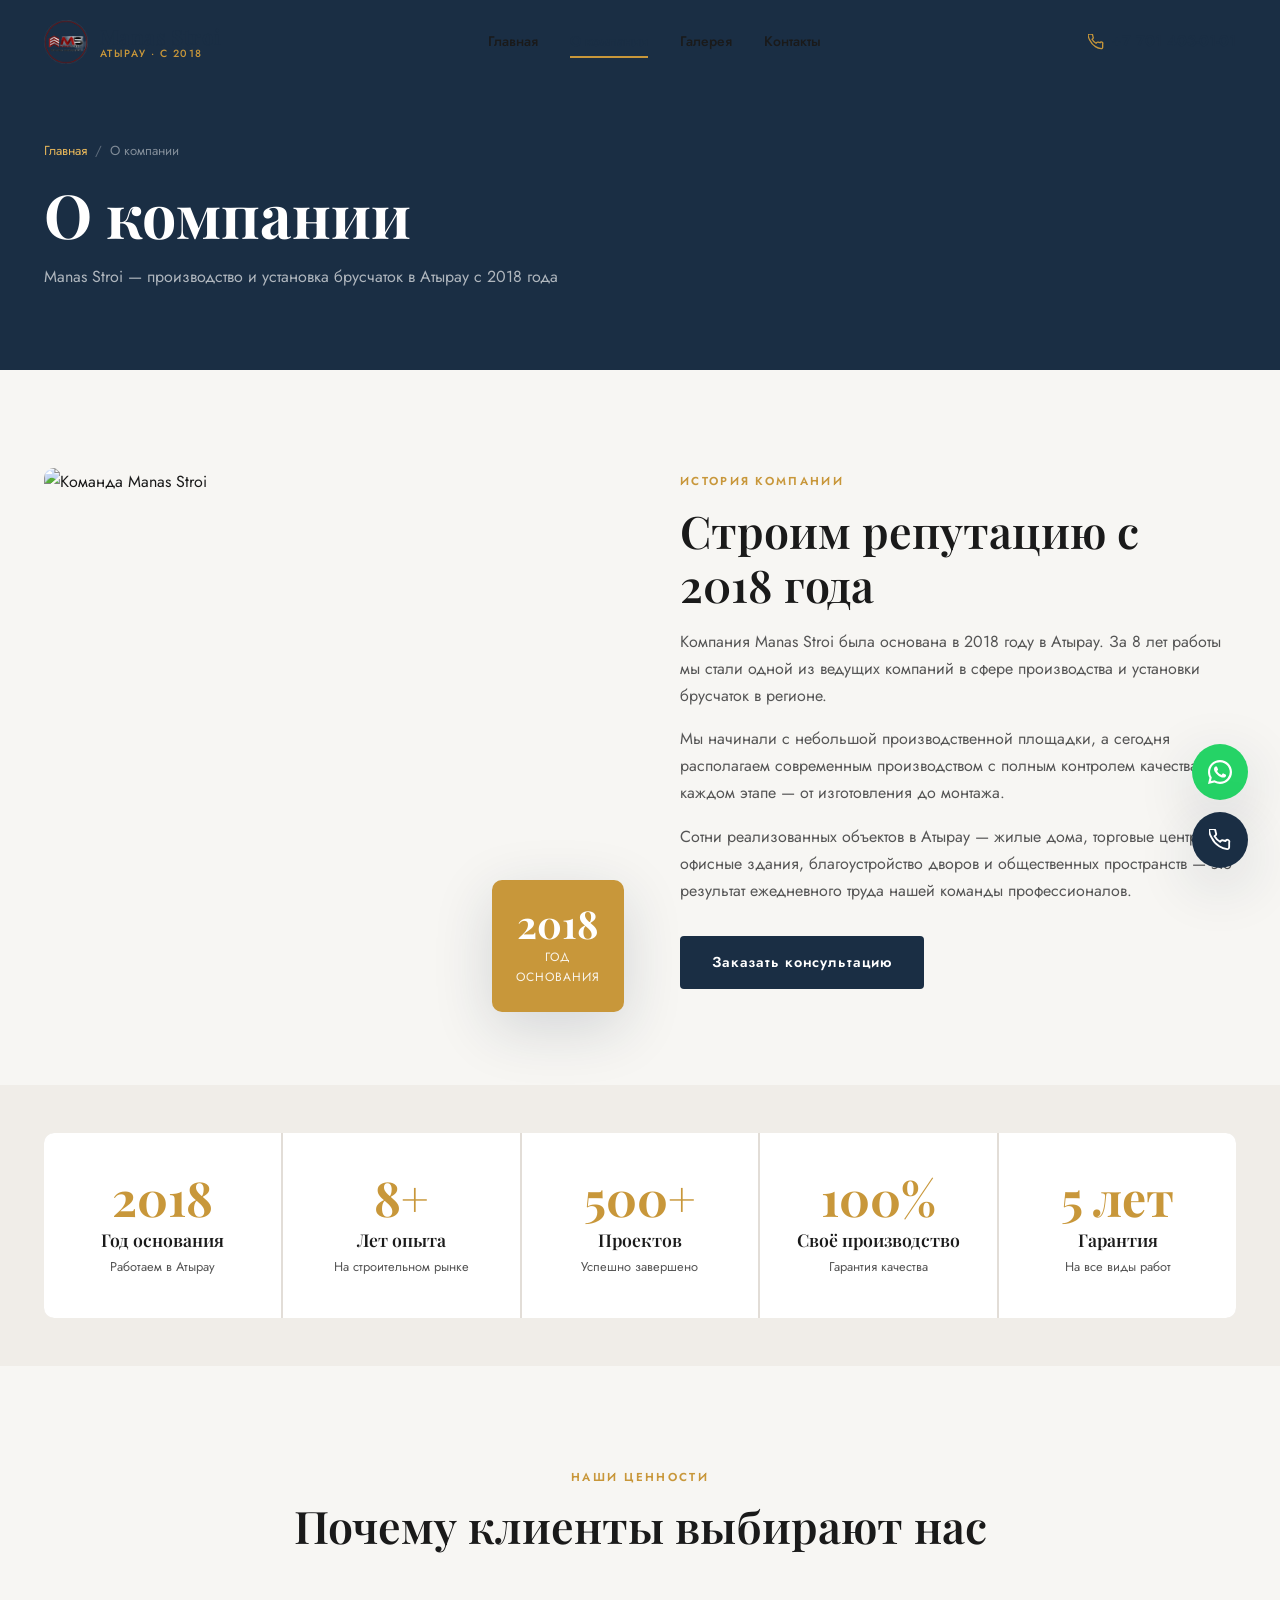
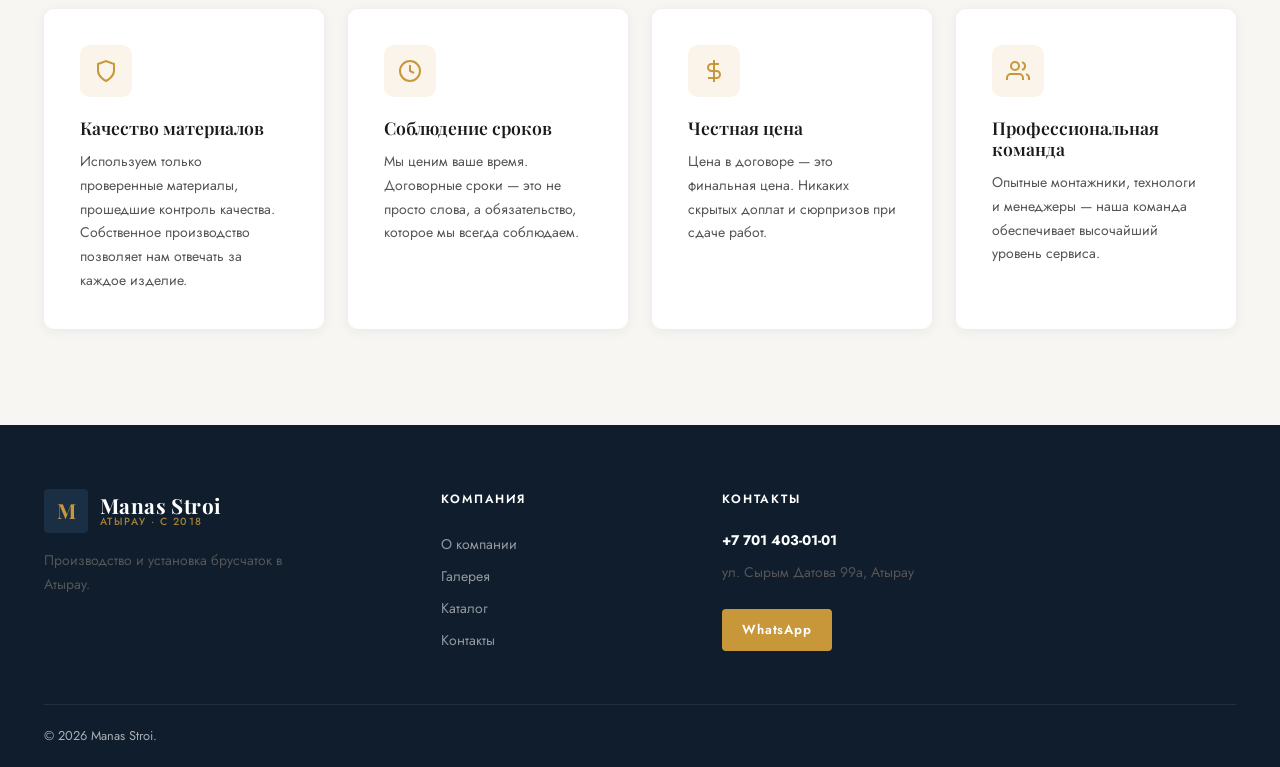
==== commit a34fab42: "Update about.html" ====
--- a/about.html
+++ b/about.html
@@ -14,7 +14,7 @@
     <div class="header-inner">
       <a href="index.html" class="logo"><img src="logo.png" class="logo-img" alt="Manas Stroi"><div class="logo-text"><span class="logo-name">Manas Stroi</span><span class="logo-sub">Атырау · с 2018</span></div></a>
       <nav class="nav">
-        <a href="index.html">Главная</a><a href="services.html">Услуги</a><a href="catalog.html">Каталог</a><a href="about.html" class="active">О компании</a><a href="gallery.html">Галерея</a><a href="contacts.html">Контакты</a>
+        <a href="index.html">Главная</a><a href="about.html" class="active">О компании</a><a href="gallery.html">Галерея</a><a href="contacts.html">Контакты</a>
       </nav>
       <a href="tel:77714030101" class="header-phone"><svg width="16" height="16" fill="none" stroke="currentColor" stroke-width="2" viewBox="0 0 24 24"><path d="M22 16.92v3a2 2 0 01-2.18 2 19.79 19.79 0 01-8.63-3.07A19.5 19.5 0 013.07 9.81a19.79 19.79 0 01-3.07-8.67A2 2 0 012 .18h3a2 2 0 012 1.72 12.84 12.84 0 00.7 2.81 2 2 0 01-.45 2.11L6.09 7.91a16 16 0 006 6l1.09-1.09a2 2 0 012.11-.45 12.84 12.84 0 002.81.7A2 2 0 0122 14.92z"/></svg>+7 701 403-01-01</a>
       <button class="menu-toggle"><span></span><span></span><span></span></button>
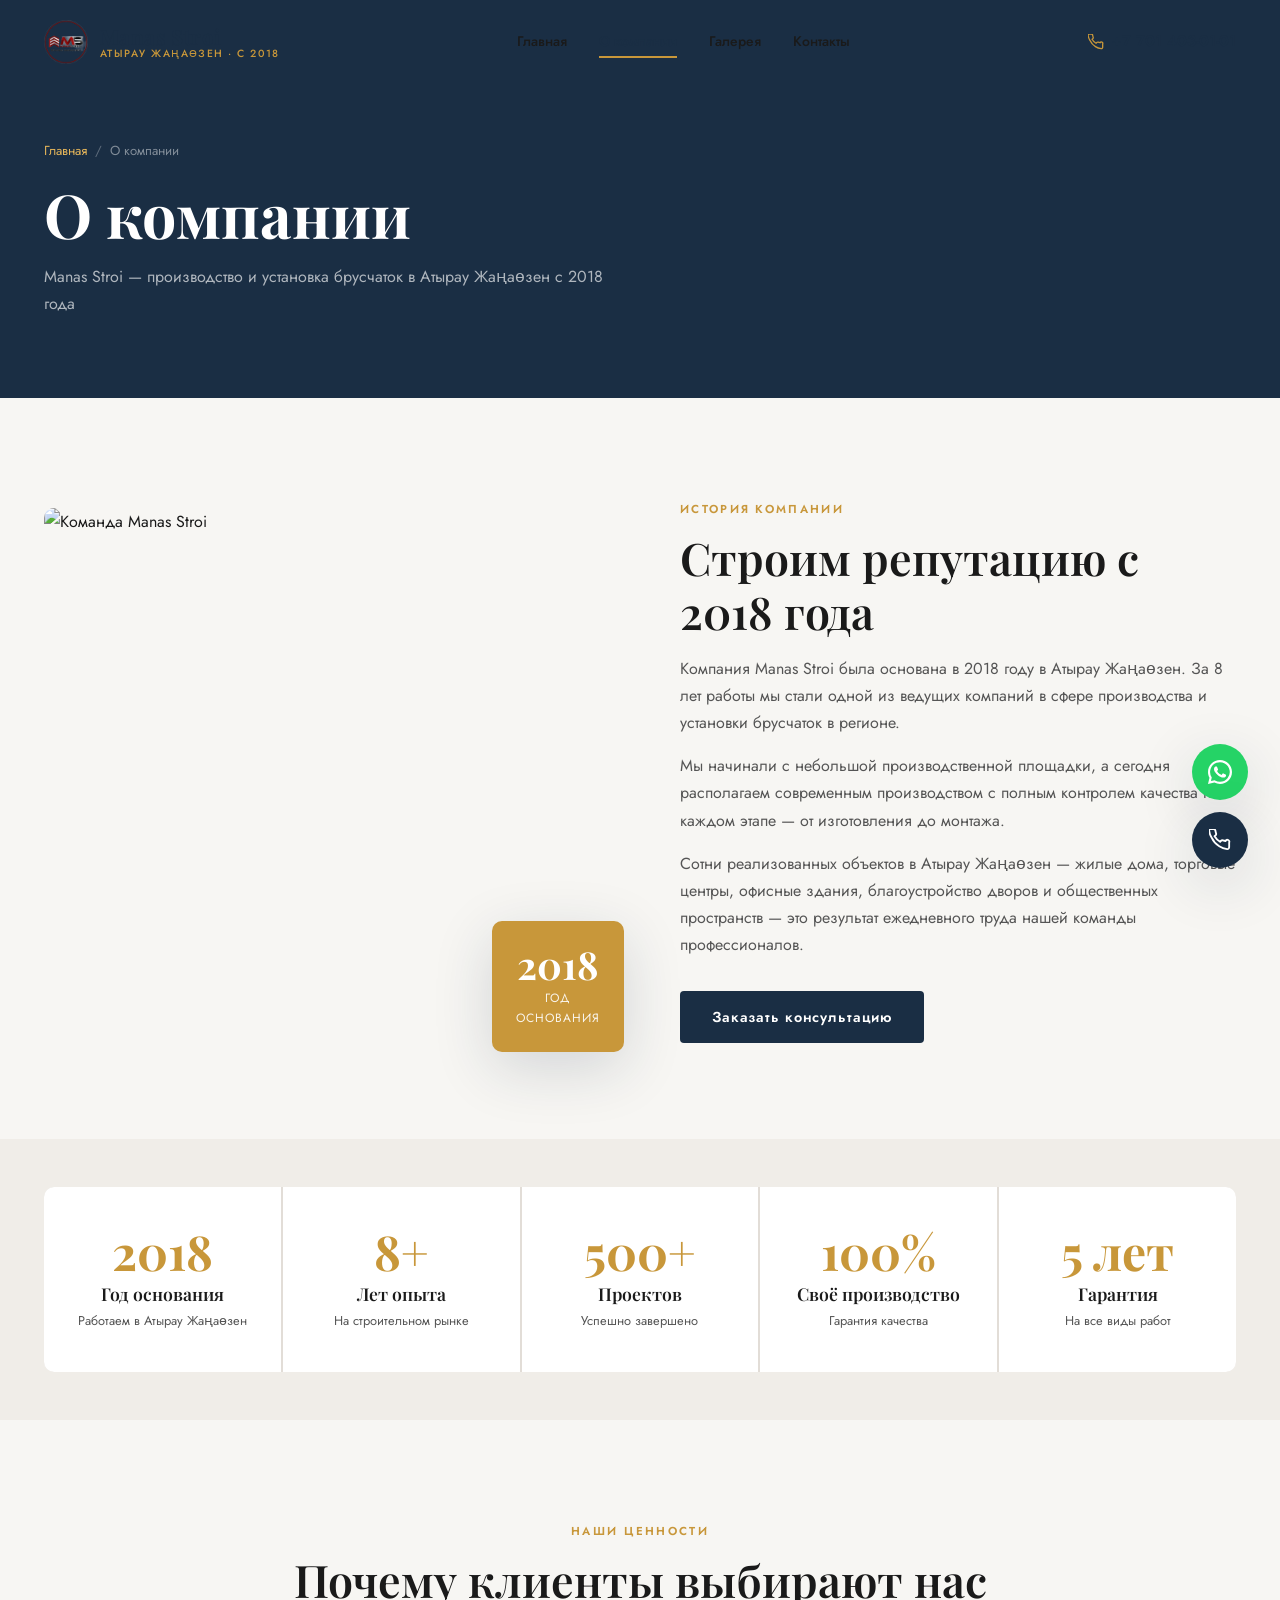
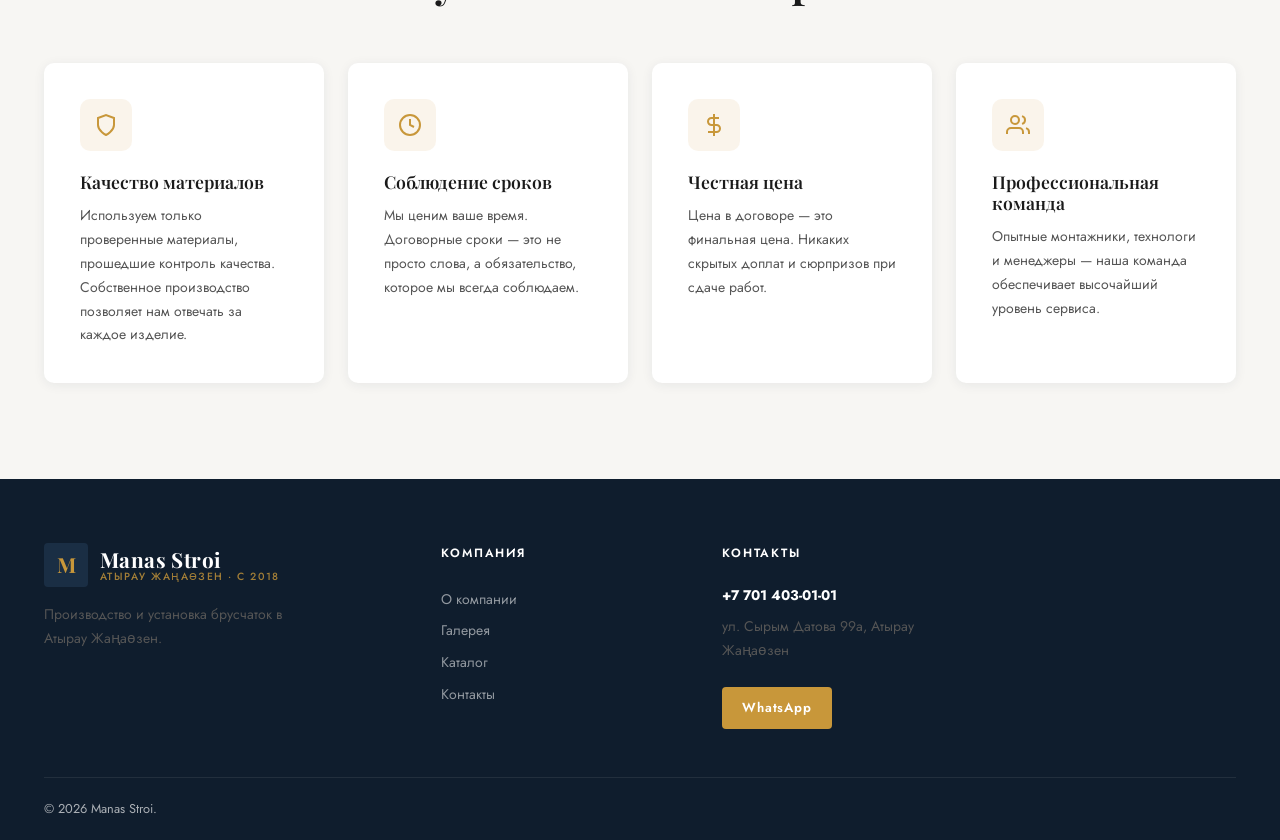
==== commit b6fad895: "Update about.html" ====
--- a/about.html
+++ b/about.html
@@ -3,8 +3,8 @@
 <head>
   <meta charset="UTF-8">
   <meta name="viewport" content="width=device-width, initial-scale=1.0">
-  <title>О компании Manas Stroi — 8 лет в Атырау</title>
-  <meta name="description" content="Manas Stroi — строительная компания в Атырау с 2018 года. Собственное производство брусчатки в Атырау.">
+  <title>О компании Manas Stroi — 8 лет в Атырау Жаңаөзен</title>
+  <meta name="description" content="Manas Stroi — строительная компания в Атырау Жаңаөзен с 2018 года. Собственное производство брусчатки в Атырау Жаңаөзен.">
   <link rel="icon" href="logo.png" type="image/jpeg">
   <link rel="stylesheet" href="css/style.css">
 </head>
@@ -12,7 +12,7 @@
 <header class="header scrolled" id="header">
   <div class="container">
     <div class="header-inner">
-      <a href="index.html" class="logo"><img src="logo.png" class="logo-img" alt="Manas Stroi"><div class="logo-text"><span class="logo-name">Manas Stroi</span><span class="logo-sub">Атырау · с 2018</span></div></a>
+      <a href="index.html" class="logo"><img src="logo.png" class="logo-img" alt="Manas Stroi"><div class="logo-text"><span class="logo-name">Manas Stroi</span><span class="logo-sub">Атырау Жаңаөзен · с 2018</span></div></a>
       <nav class="nav">
         <a href="index.html">Главная</a><a href="about.html" class="active">О компании</a><a href="gallery.html">Галерея</a><a href="contacts.html">Контакты</a>
       </nav>
@@ -31,7 +31,7 @@
   <div class="container"><div class="page-hero-content">
     <div class="breadcrumb"><a href="index.html">Главная</a><span>/</span>О компании</div>
     <h1>О компании</h1>
-    <p>Manas Stroi — производство и установка брусчаток в Атырау с 2018 года</p>
+    <p>Manas Stroi — производство и установка брусчаток в Атырау Жаңаөзен с 2018 года</p>
   </div></div>
 </section>
 
@@ -45,9 +45,9 @@
       <div class="fade-in fade-in-delay-1">
         <span class="section-label">История компании</span>
         <h2 class="section-title">Строим репутацию с 2018 года</h2>
-        <p style="margin-bottom:16px">Компания Manas Stroi была основана в 2018 году в Атырау. За 8 лет работы мы стали одной из ведущих компаний в сфере производства и установки брусчаток в регионе.</p>
+        <p style="margin-bottom:16px">Компания Manas Stroi была основана в 2018 году в Атырау Жаңаөзен. За 8 лет работы мы стали одной из ведущих компаний в сфере производства и установки брусчаток в регионе.</p>
         <p style="margin-bottom:16px">Мы начинали с небольшой производственной площадки, а сегодня располагаем современным производством с полным контролем качества на каждом этапе — от изготовления до монтажа.</p>
-        <p style="margin-bottom:32px">Сотни реализованных объектов в Атырау — жилые дома, торговые центры, офисные здания, благоустройство дворов и общественных пространств — это результат ежедневного труда нашей команды профессионалов.</p>
+        <p style="margin-bottom:32px">Сотни реализованных объектов в Атырау Жаңаөзен — жилые дома, торговые центры, офисные здания, благоустройство дворов и общественных пространств — это результат ежедневного труда нашей команды профессионалов.</p>
         <a href="contacts.html" class="btn btn-primary">Заказать консультацию</a>
       </div>
     </div>
@@ -58,7 +58,7 @@
 <section class="section section-alt" style="padding:48px 0">
   <div class="container">
     <div class="advantages-grid fade-in">
-      <div class="advantage-item"><div class="advantage-num">2018</div><h4>Год основания</h4><p>Работаем в Атырау</p></div>
+      <div class="advantage-item"><div class="advantage-num">2018</div><h4>Год основания</h4><p>Работаем в Атырау Жаңаөзен</p></div>
       <div class="advantage-item"><div class="advantage-num">8+</div><h4>Лет опыта</h4><p>На строительном рынке</p></div>
       <div class="advantage-item"><div class="advantage-num">500+</div><h4>Проектов</h4><p>Успешно завершено</p></div>
       <div class="advantage-item"><div class="advantage-num">100%</div><h4>Своё производство</h4><p>Гарантия качества</p></div>
@@ -110,10 +110,10 @@
 <footer class="footer">
   <div class="container">
     <div class="footer-grid">
-      <div class="footer-brand"><a href="index.html" class="logo"><div class="logo-mark"><span>M</span></div><div class="logo-text"><span class="logo-name">Manas Stroi</span><span class="logo-sub" style="color:rgba(200,151,58,0.8)">Атырау · с 2018</span></div></a><p>Производство и установка брусчаток в Атырау.</p></div>
+      <div class="footer-brand"><a href="index.html" class="logo"><div class="logo-mark"><span>M</span></div><div class="logo-text"><span class="logo-name">Manas Stroi</span><span class="logo-sub" style="color:rgba(200,151,58,0.8)">Атырау Жаңаөзен · с 2018</span></div></a><p>Производство и установка брусчаток в Атырау Жаңаөзен.</p></div>
       
       <div><h5>Компания</h5><div class="footer-links"><a href="about.html">О компании</a><a href="gallery.html">Галерея</a><a href="catalog.html">Каталог</a><a href="contacts.html">Контакты</a></div></div>
-      <div class="footer-contact"><h5>Контакты</h5><p><strong>+7 701 403-01-01</strong></p><p>ул. Сырым Датова 99а, Атырау</p><a href="https://wa.me/77714030101" target="_blank" class="btn btn-accent" style="margin-top:16px;font-size:0.82rem;padding:10px 20px">WhatsApp</a></div>
+      <div class="footer-contact"><h5>Контакты</h5><p><strong>+7 701 403-01-01</strong></p><p>ул. Сырым Датова 99а, Атырау Жаңаөзен</p><a href="https://wa.me/77714030101" target="_blank" class="btn btn-accent" style="margin-top:16px;font-size:0.82rem;padding:10px 20px">WhatsApp</a></div>
     </div>
     <div class="footer-bottom"><span>© 2026 Manas Stroi.</span><div class="footer-bottom-right"></div></div>
   </div>
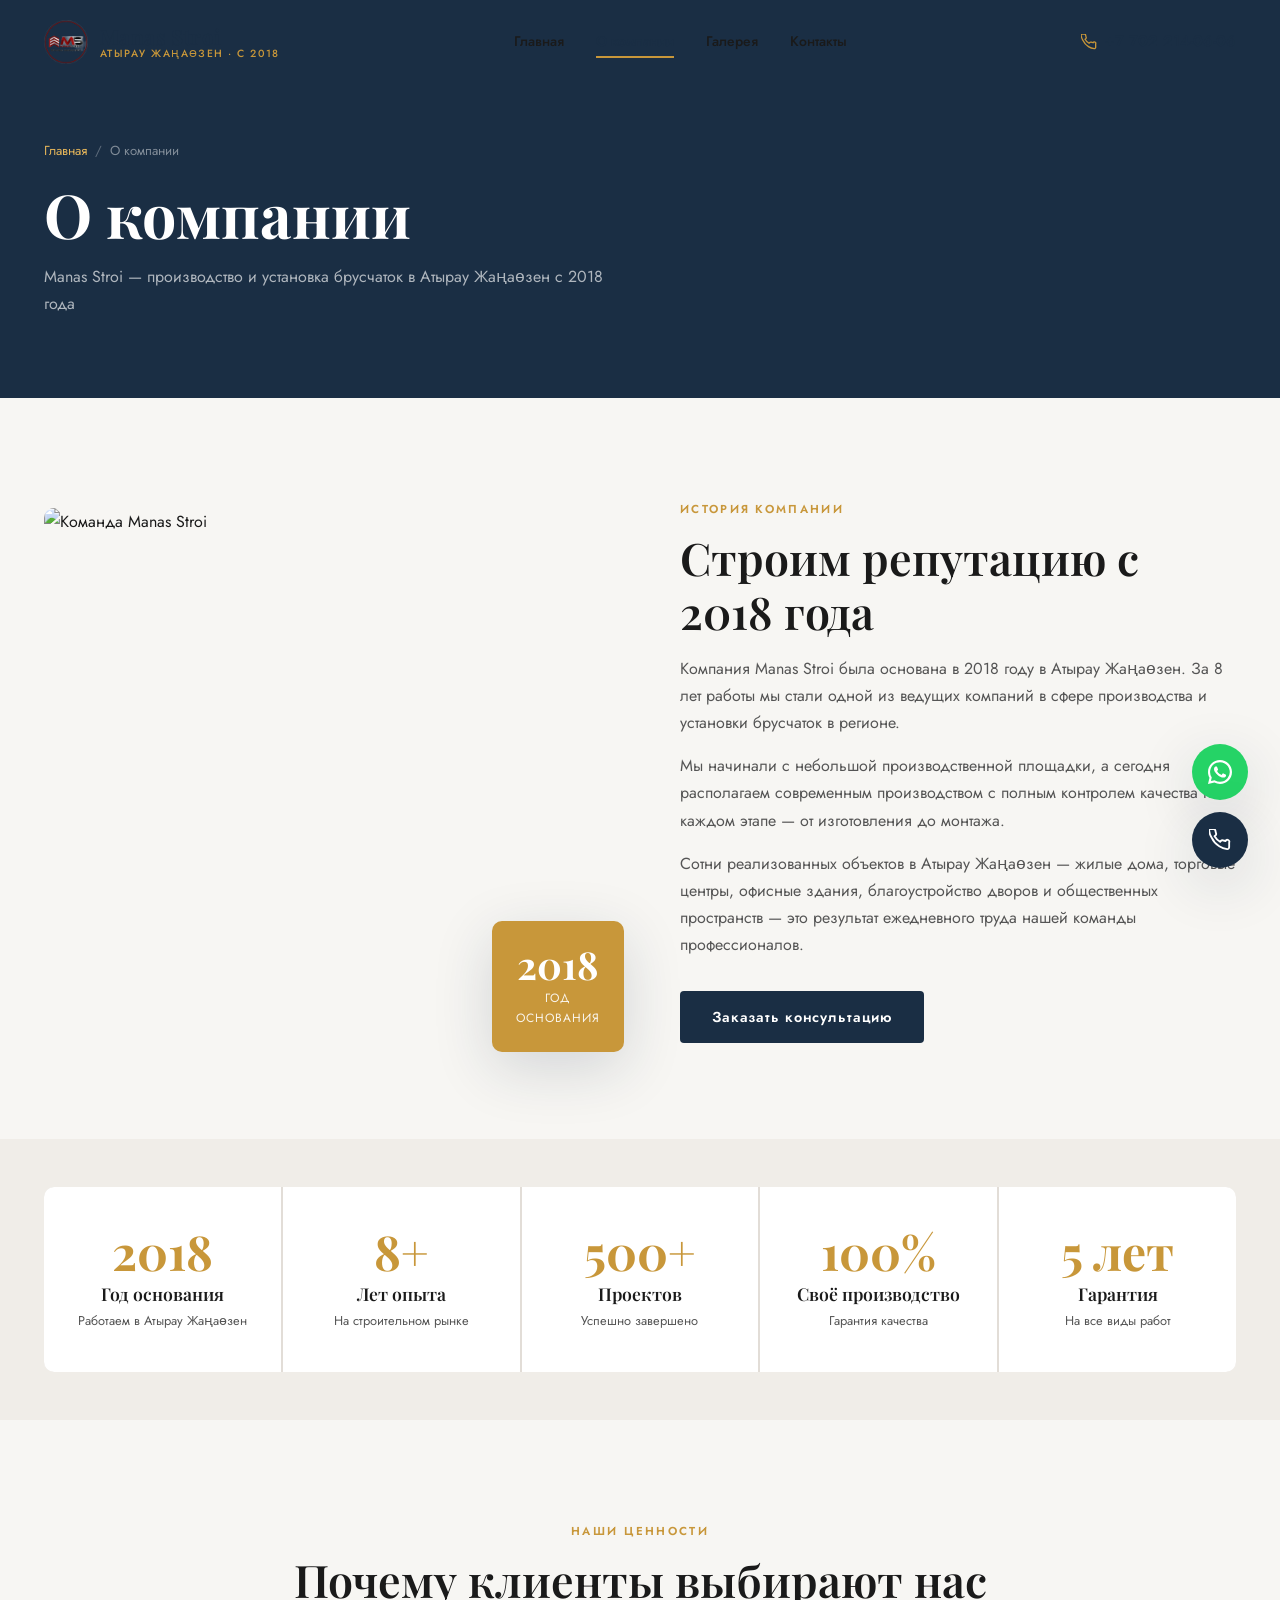
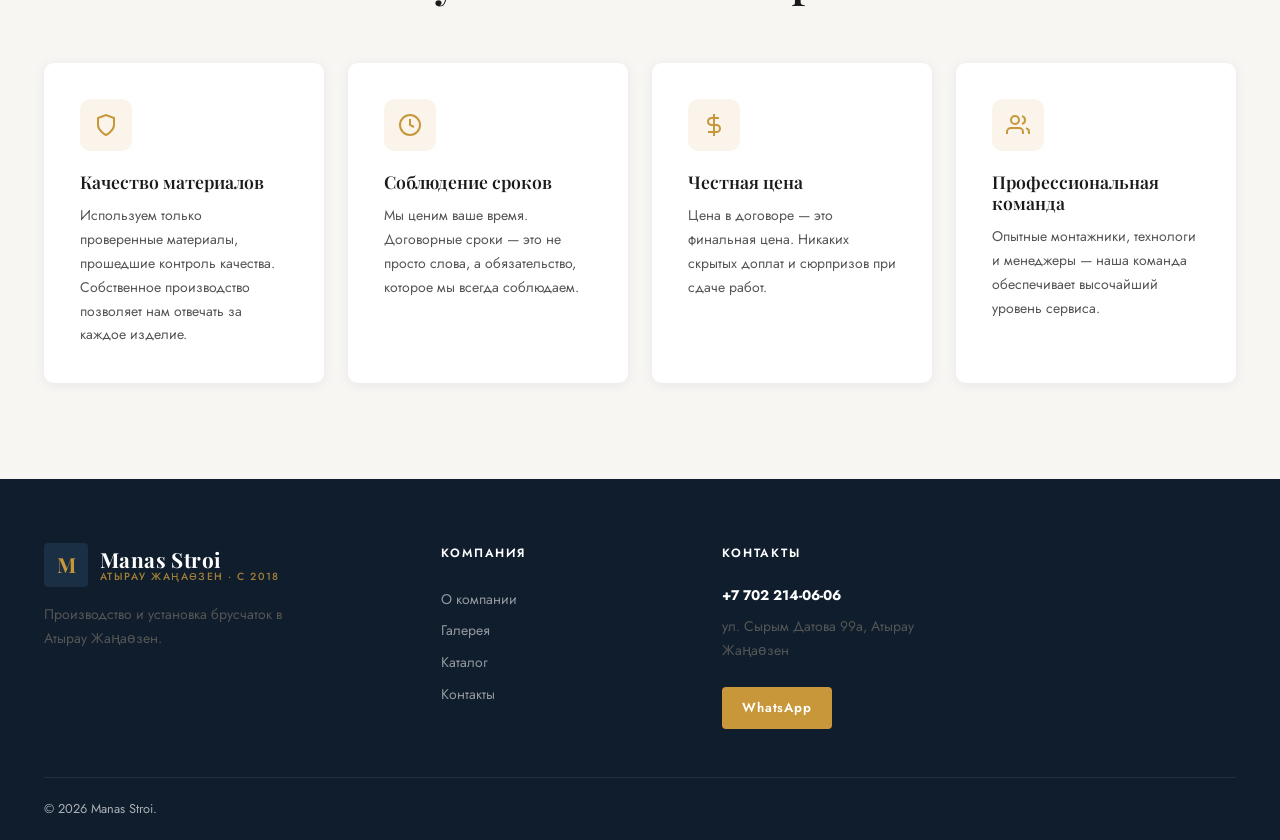
==== commit 67f76bf0: "Update about.html" ====
--- a/about.html
+++ b/about.html
@@ -16,7 +16,7 @@
       <nav class="nav">
         <a href="index.html">Главная</a><a href="about.html" class="active">О компании</a><a href="gallery.html">Галерея</a><a href="contacts.html">Контакты</a>
       </nav>
-      <a href="tel:77714030101" class="header-phone"><svg width="16" height="16" fill="none" stroke="currentColor" stroke-width="2" viewBox="0 0 24 24"><path d="M22 16.92v3a2 2 0 01-2.18 2 19.79 19.79 0 01-8.63-3.07A19.5 19.5 0 013.07 9.81a19.79 19.79 0 01-3.07-8.67A2 2 0 012 .18h3a2 2 0 012 1.72 12.84 12.84 0 00.7 2.81 2 2 0 01-.45 2.11L6.09 7.91a16 16 0 006 6l1.09-1.09a2 2 0 012.11-.45 12.84 12.84 0 002.81.7A2 2 0 0122 14.92z"/></svg>+7 701 403-01-01</a>
+      <a href="tel:77022140606" class="header-phone"><svg width="16" height="16" fill="none" stroke="currentColor" stroke-width="2" viewBox="0 0 24 24"><path d="M22 16.92v3a2 2 0 01-2.18 2 19.79 19.79 0 01-8.63-3.07A19.5 19.5 0 013.07 9.81a19.79 19.79 0 01-3.07-8.67A2 2 0 012 .18h3a2 2 0 012 1.72 12.84 12.84 0 00.7 2.81 2 2 0 01-.45 2.11L6.09 7.91a16 16 0 006 6l1.09-1.09a2 2 0 012.11-.45 12.84 12.84 0 002.81.7A2 2 0 0122 14.92z"/></svg>+7 702 214-06-06</a>
       <button class="menu-toggle"><span></span><span></span><span></span></button>
     </div>
   </div>
@@ -24,7 +24,7 @@
 <nav class="mobile-nav">
   <button class="mobile-nav-close">✕</button>
   <a href="index.html">Главная</a><a href="catalog.html">Каталог</a><a href="about.html">О компании</a><a href="gallery.html">Галерея</a><a href="contacts.html">Контакты</a>
-  <a href="tel:77714030101" class="mobile-nav-phone">+7 701 403-01-01</a>
+  <a href="tel:77022140606" class="mobile-nav-phone">+7 702 214-06-06</a>
 </nav>
 
 <section class="page-hero">
@@ -113,14 +113,14 @@
       <div class="footer-brand"><a href="index.html" class="logo"><div class="logo-mark"><span>M</span></div><div class="logo-text"><span class="logo-name">Manas Stroi</span><span class="logo-sub" style="color:rgba(200,151,58,0.8)">Атырау Жаңаөзен · с 2018</span></div></a><p>Производство и установка брусчаток в Атырау Жаңаөзен.</p></div>
       
       <div><h5>Компания</h5><div class="footer-links"><a href="about.html">О компании</a><a href="gallery.html">Галерея</a><a href="catalog.html">Каталог</a><a href="contacts.html">Контакты</a></div></div>
-      <div class="footer-contact"><h5>Контакты</h5><p><strong>+7 701 403-01-01</strong></p><p>ул. Сырым Датова 99а, Атырау Жаңаөзен</p><a href="https://wa.me/77714030101" target="_blank" class="btn btn-accent" style="margin-top:16px;font-size:0.82rem;padding:10px 20px">WhatsApp</a></div>
+      <div class="footer-contact"><h5>Контакты</h5><p><strong>+7 702 214-06-06</strong></p><p>ул. Сырым Датова 99а, Атырау Жаңаөзен</p><a href="https://wa.me/77022140606" target="_blank" class="btn btn-accent" style="margin-top:16px;font-size:0.82rem;padding:10px 20px">WhatsApp</a></div>
     </div>
     <div class="footer-bottom"><span>© 2026 Manas Stroi.</span><div class="footer-bottom-right"></div></div>
   </div>
 </footer>
 <div class="float-buttons">
-  <a href="https://wa.me/77714030101" target="_blank" class="float-btn float-wa"><svg width="24" height="24" viewBox="0 0 24 24" fill="white"><path d="M17.472 14.382c-.297-.149-1.758-.867-2.03-.967-.273-.099-.471-.148-.67.15-.197.297-.767.966-.94 1.164-.173.199-.347.223-.644.075-.297-.15-1.255-.463-2.39-1.475-.883-.788-1.48-1.761-1.653-2.059-.173-.297-.018-.458.13-.606.134-.133.298-.347.446-.52.149-.174.198-.298.298-.497.099-.198.05-.371-.025-.52-.075-.149-.669-1.612-.916-2.207-.242-.579-.487-.5-.669-.51-.173-.008-.371-.01-.57-.01-.198 0-.52.074-.792.372-.272.297-1.04 1.016-1.04 2.479 0 1.462 1.065 2.875 1.213 3.074.149.198 2.096 3.2 5.077 4.487.709.306 1.262.489 1.694.625.712.227 1.36.195 1.871.118.571-.085 1.758-.719 2.006-1.413.248-.694.248-1.289.173-1.413-.074-.124-.272-.198-.57-.347z"/><path d="M12 0C5.373 0 0 5.373 0 12c0 2.089.537 4.049 1.475 5.748L0 24l6.435-1.44A11.943 11.943 0 0012 24c6.627 0 12-5.373 12-12S18.627 0 12 0zm0 21.818a9.818 9.818 0 01-5.003-1.368l-.36-.213-3.717.832.845-3.614-.235-.374A9.818 9.818 0 1112 21.818z"/></svg></a>
-  <a href="tel:77714030101" class="float-btn float-call"><svg width="22" height="22" fill="none" stroke="white" stroke-width="2" viewBox="0 0 24 24"><path d="M22 16.92v3a2 2 0 01-2.18 2 19.79 19.79 0 01-8.63-3.07A19.5 19.5 0 013.07 9.81a19.79 19.79 0 01-3.07-8.67A2 2 0 012 .18h3a2 2 0 012 1.72 12.84 12.84 0 00.7 2.81 2 2 0 01-.45 2.11L6.09 7.91a16 16 0 006 6l1.09-1.09a2 2 0 012.11-.45 12.84 12.84 0 002.81.7A2 2 0 0122 14.92z"/></svg></a>
+  <a href="https://wa.me/77022140606" target="_blank" class="float-btn float-wa"><svg width="24" height="24" viewBox="0 0 24 24" fill="white"><path d="M17.472 14.382c-.297-.149-1.758-.867-2.03-.967-.273-.099-.471-.148-.67.15-.197.297-.767.966-.94 1.164-.173.199-.347.223-.644.075-.297-.15-1.255-.463-2.39-1.475-.883-.788-1.48-1.761-1.653-2.059-.173-.297-.018-.458.13-.606.134-.133.298-.347.446-.52.149-.174.198-.298.298-.497.099-.198.05-.371-.025-.52-.075-.149-.669-1.612-.916-2.207-.242-.579-.487-.5-.669-.51-.173-.008-.371-.01-.57-.01-.198 0-.52.074-.792.372-.272.297-1.04 1.016-1.04 2.479 0 1.462 1.065 2.875 1.213 3.074.149.198 2.096 3.2 5.077 4.487.709.306 1.262.489 1.694.625.712.227 1.36.195 1.871.118.571-.085 1.758-.719 2.006-1.413.248-.694.248-1.289.173-1.413-.074-.124-.272-.198-.57-.347z"/><path d="M12 0C5.373 0 0 5.373 0 12c0 2.089.537 4.049 1.475 5.748L0 24l6.435-1.44A11.943 11.943 0 0012 24c6.627 0 12-5.373 12-12S18.627 0 12 0zm0 21.818a9.818 9.818 0 01-5.003-1.368l-.36-.213-3.717.832.845-3.614-.235-.374A9.818 9.818 0 1112 21.818z"/></svg></a>
+  <a href="tel:77022140606" class="float-btn float-call"><svg width="22" height="22" fill="none" stroke="white" stroke-width="2" viewBox="0 0 24 24"><path d="M22 16.92v3a2 2 0 01-2.18 2 19.79 19.79 0 01-8.63-3.07A19.5 19.5 0 013.07 9.81a19.79 19.79 0 01-3.07-8.67A2 2 0 012 .18h3a2 2 0 012 1.72 12.84 12.84 0 00.7 2.81 2 2 0 01-.45 2.11L6.09 7.91a16 16 0 006 6l1.09-1.09a2 2 0 012.11-.45 12.84 12.84 0 002.81.7A2 2 0 0122 14.92z"/></svg></a>
 </div>
 <div class="toast" id="toast"></div>
 <script src="js/main.js"></script>
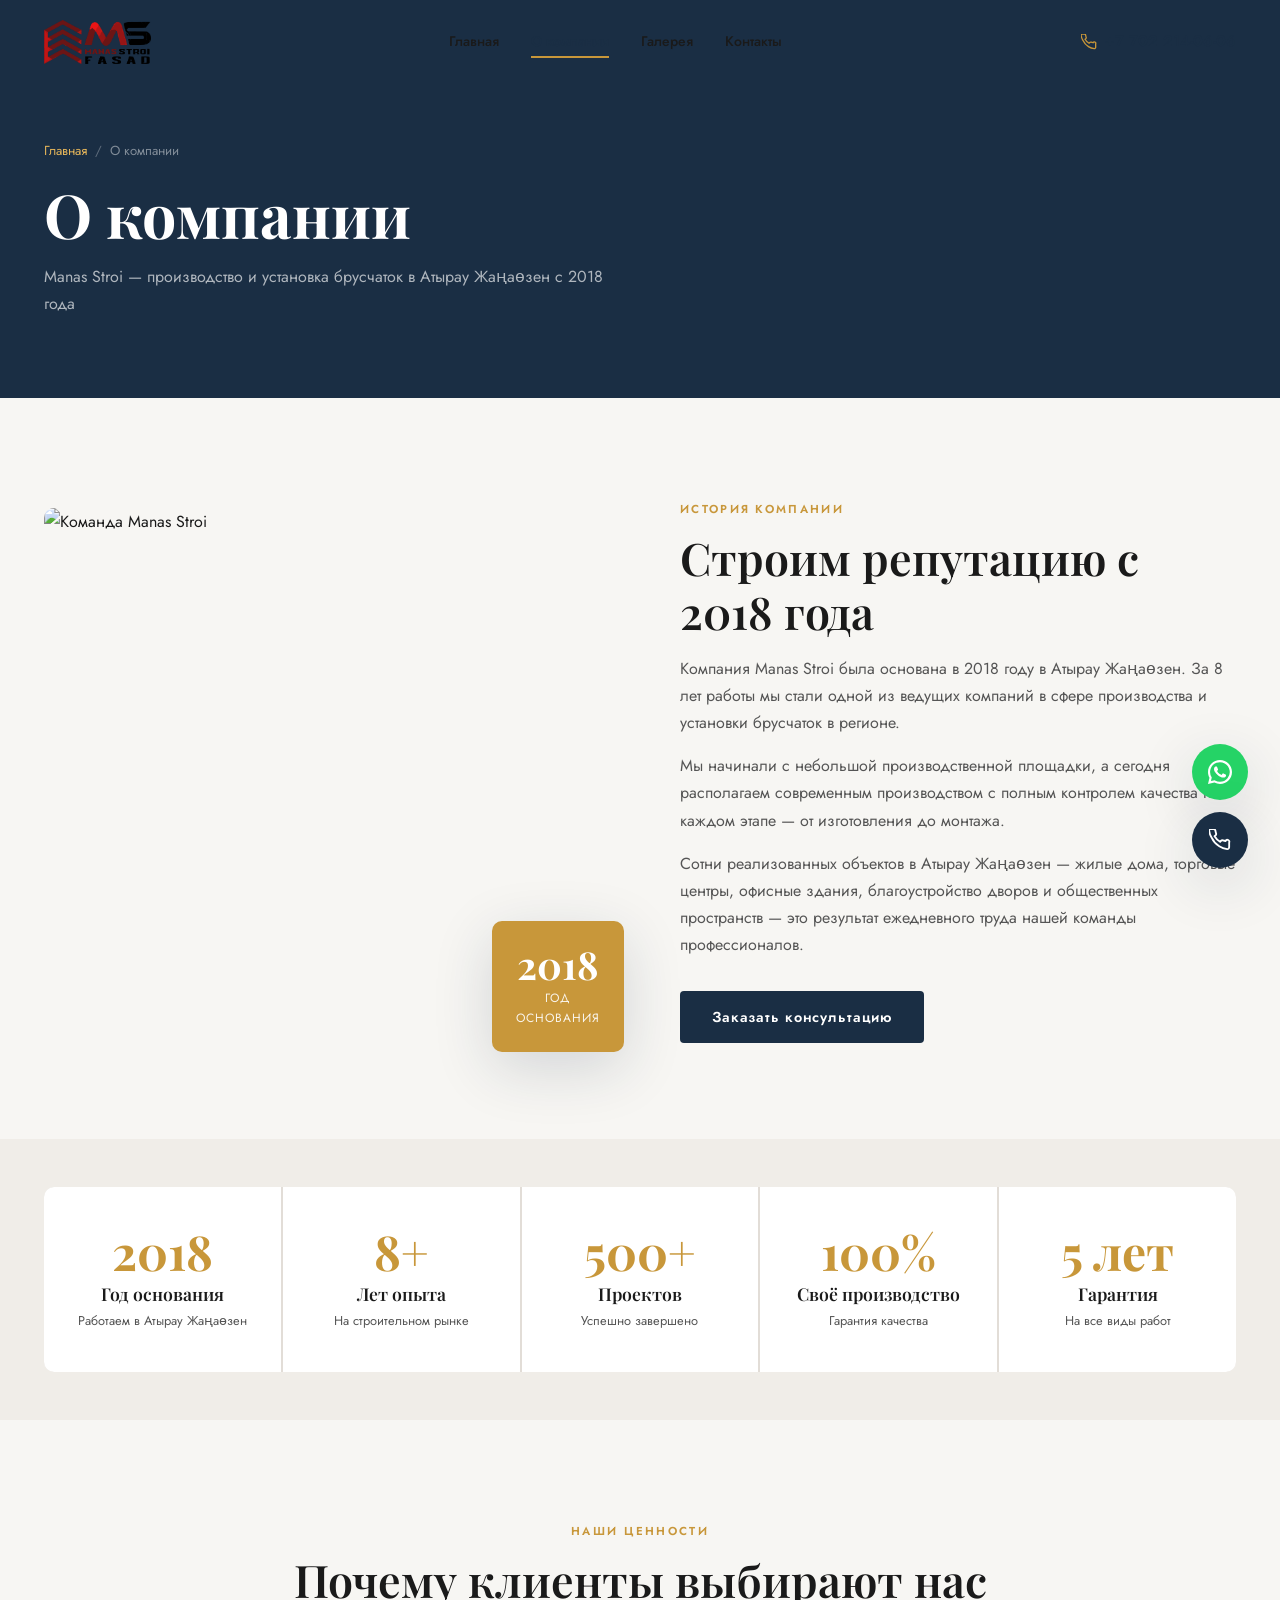
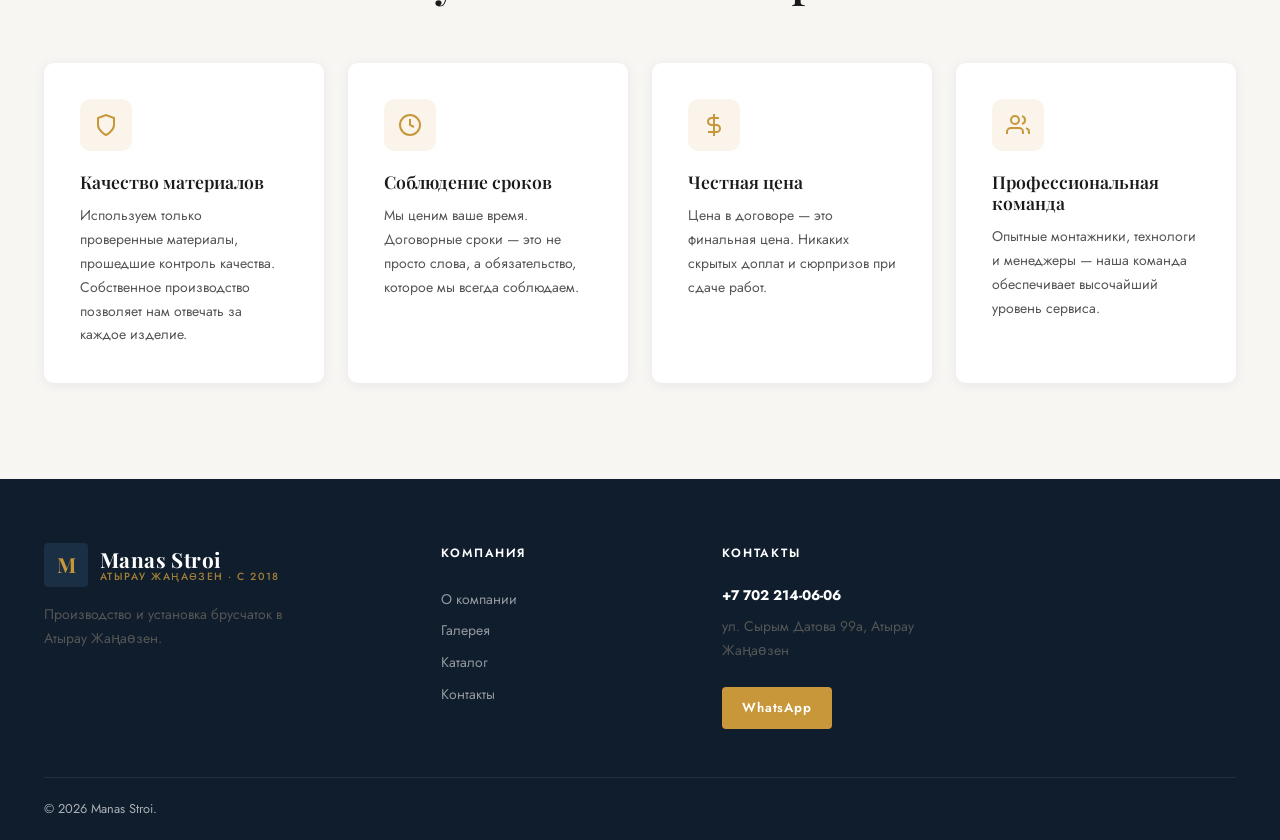
==== commit aa65bd1b: "Update about.html" ====
--- a/about.html
+++ b/about.html
@@ -12,7 +12,7 @@
 <header class="header scrolled" id="header">
   <div class="container">
     <div class="header-inner">
-      <a href="index.html" class="logo"><img src="logo.png" class="logo-img" alt="Manas Stroi"><div class="logo-text"><span class="logo-name">Manas Stroi</span><span class="logo-sub">Атырау Жаңаөзен · с 2018</span></div></a>
+      <a href="index.html" class="logo"><img src="logo.png" class="logo-img" alt="Manas Stroi"></a>
       <nav class="nav">
         <a href="index.html">Главная</a><a href="about.html" class="active">О компании</a><a href="gallery.html">Галерея</a><a href="contacts.html">Контакты</a>
       </nav>
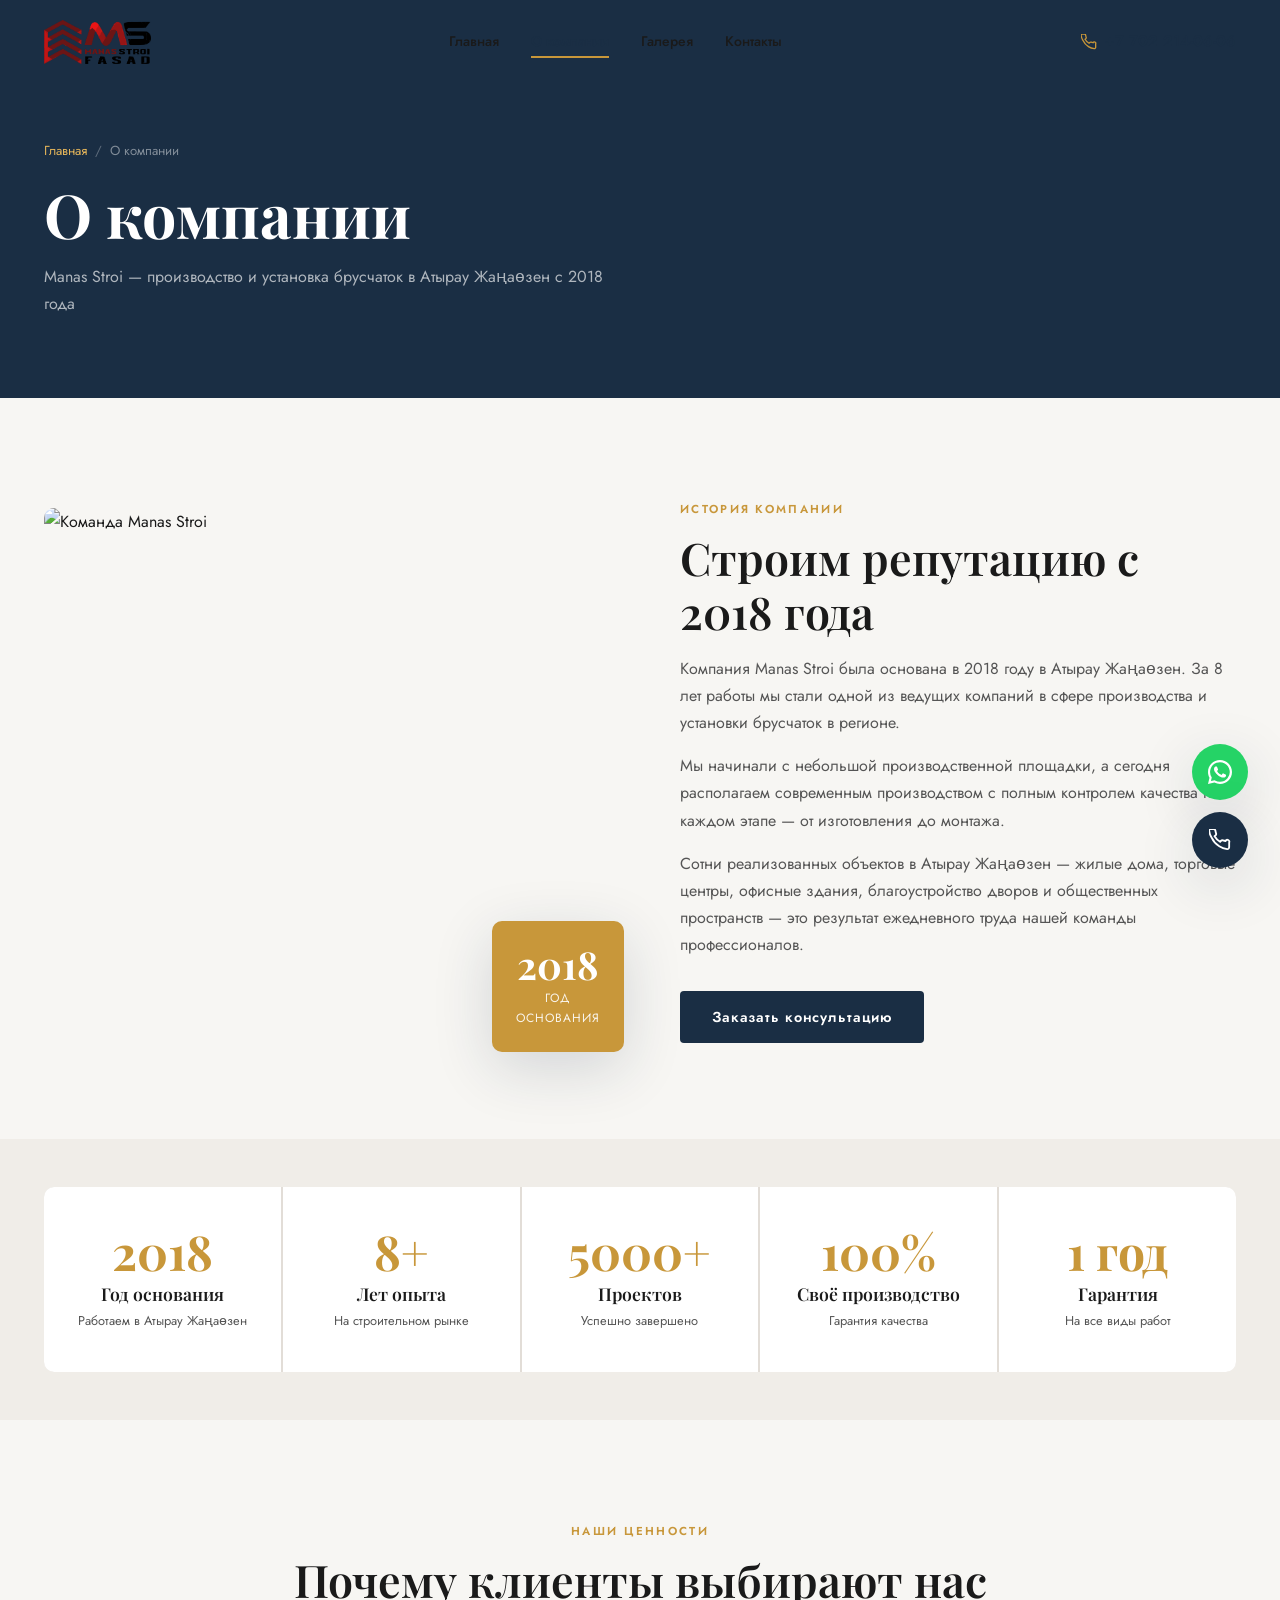
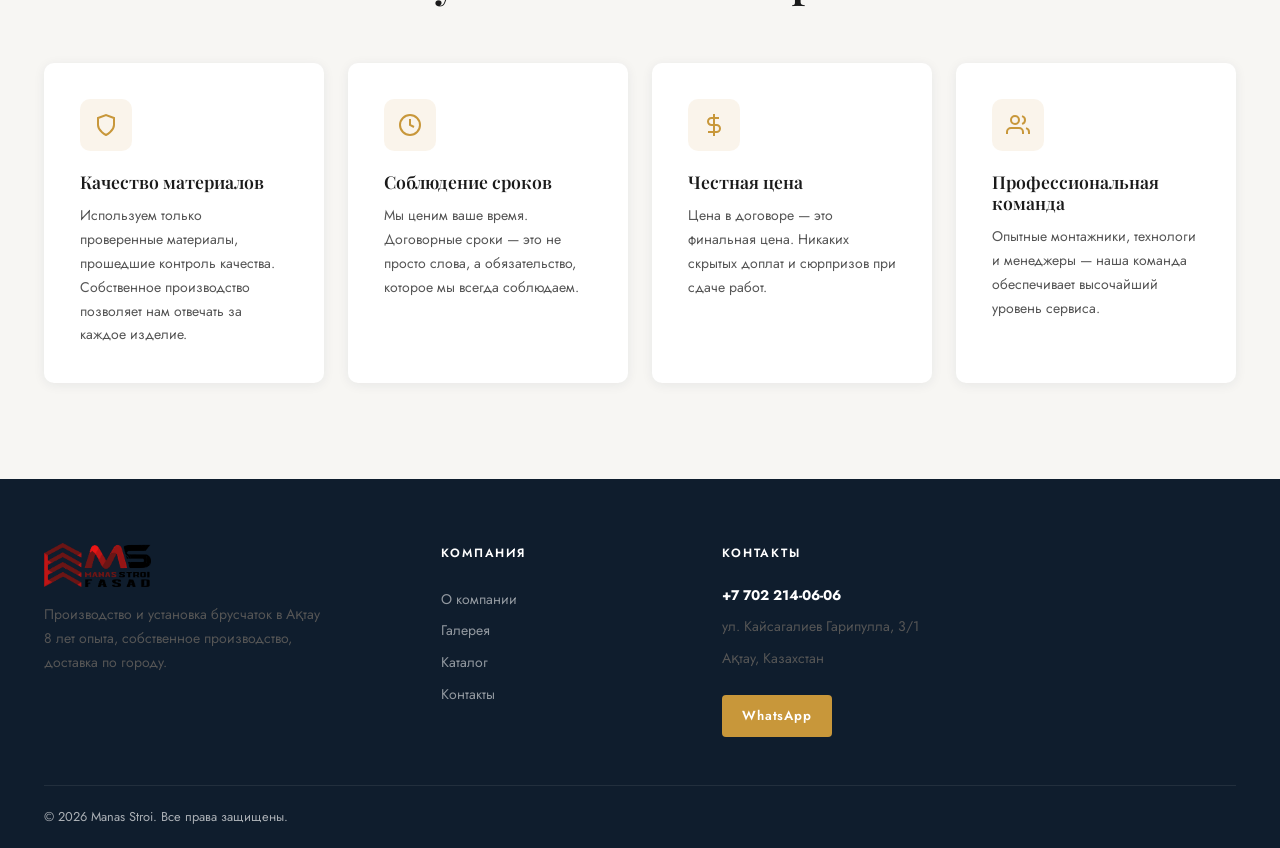
==== commit ffbc1070: "Update about.html" ====
--- a/about.html
+++ b/about.html
@@ -60,9 +60,9 @@
     <div class="advantages-grid fade-in">
       <div class="advantage-item"><div class="advantage-num">2018</div><h4>Год основания</h4><p>Работаем в Атырау Жаңаөзен</p></div>
       <div class="advantage-item"><div class="advantage-num">8+</div><h4>Лет опыта</h4><p>На строительном рынке</p></div>
-      <div class="advantage-item"><div class="advantage-num">500+</div><h4>Проектов</h4><p>Успешно завершено</p></div>
+      <div class="advantage-item"><div class="advantage-num">5000+</div><h4>Проектов</h4><p>Успешно завершено</p></div>
       <div class="advantage-item"><div class="advantage-num">100%</div><h4>Своё производство</h4><p>Гарантия качества</p></div>
-      <div class="advantage-item"><div class="advantage-num">5 лет</div><h4>Гарантия</h4><p>На все виды работ</p></div>
+      <div class="advantage-item"><div class="advantage-num">1 год</div><h4>Гарантия</h4><p>На все виды работ</p></div>
     </div>
   </div>
 </section>
@@ -110,12 +110,35 @@
 <footer class="footer">
   <div class="container">
     <div class="footer-grid">
-      <div class="footer-brand"><a href="index.html" class="logo"><div class="logo-mark"><span>M</span></div><div class="logo-text"><span class="logo-name">Manas Stroi</span><span class="logo-sub" style="color:rgba(200,151,58,0.8)">Атырау Жаңаөзен · с 2018</span></div></a><p>Производство и установка брусчаток в Атырау Жаңаөзен.</p></div>
-      
-      <div><h5>Компания</h5><div class="footer-links"><a href="about.html">О компании</a><a href="gallery.html">Галерея</a><a href="catalog.html">Каталог</a><a href="contacts.html">Контакты</a></div></div>
-      <div class="footer-contact"><h5>Контакты</h5><p><strong>+7 702 214-06-06</strong></p><p>ул. Сырым Датова 99а, Атырау Жаңаөзен</p><a href="https://wa.me/77022140606" target="_blank" class="btn btn-accent" style="margin-top:16px;font-size:0.82rem;padding:10px 20px">WhatsApp</a></div>
+      <div class="footer-brand">
+        <a href="index.html" class="logo">
+          <img src="logo.png" class="logo-img" alt="Manas Stroi">
+        </a>
+        <p>Производство и установка брусчаток в Ақтау 8 лет опыта, собственное производство, доставка по городу.</p>
+      </div>
+      <div>
+        <h5>Компания</h5>
+        <div class="footer-links">
+          <a href="about.html">О компании</a>
+          <a href="gallery.html">Галерея</a>
+          <a href="catalog.html">Каталог</a>
+          <a href="contacts.html">Контакты</a>
+        </div>
+      </div>
+      <div class="footer-contact">
+        <h5>Контакты</h5>
+        <p><strong>+7 702 214-06-06</strong></p>
+        <p>ул. Кайсагалиев Гарипулла, 3/1</p>
+        <p>Ақтау, Казахстан</p>
+        <a href="https://wa.me/77022140606" target="_blank" class="btn btn-accent" style="margin-top:16px;font-size:0.82rem;padding:10px 20px">WhatsApp</a>
+      </div>
     </div>
-    <div class="footer-bottom"><span>© 2026 Manas Stroi.</span><div class="footer-bottom-right"></div></div>
+    <div class="footer-bottom">
+      <span>© 2026 Manas Stroi. Все права защищены.</span>
+      <div class="footer-bottom-right">
+        
+      </div>
+    </div>
   </div>
 </footer>
 <div class="float-buttons">
--- a/css/style.css
+++ b/css/style.css
@@ -249,7 +249,7 @@
 .hero-bg {
   position: absolute;
   inset: 0;
-  background-image: url('https://images.unsplash.com/photo-1486325212027-8081e485255e?w=1600&h=900&fit=crop');
+  background-image: url('herobg.jpeg');
   background-size: cover;
   background-position: center;
   opacity: 0.18;
@@ -897,7 +897,7 @@
   content: '';
   position: absolute;
   inset: 0;
-  background-image: url('https://images.unsplash.com/photo-1565008447742-97f6f38c985c?w=1200&h=600&fit=crop');
+  background-image: url('herobg.jpeg');
   background-size: cover;
   opacity: 0.08;
 }
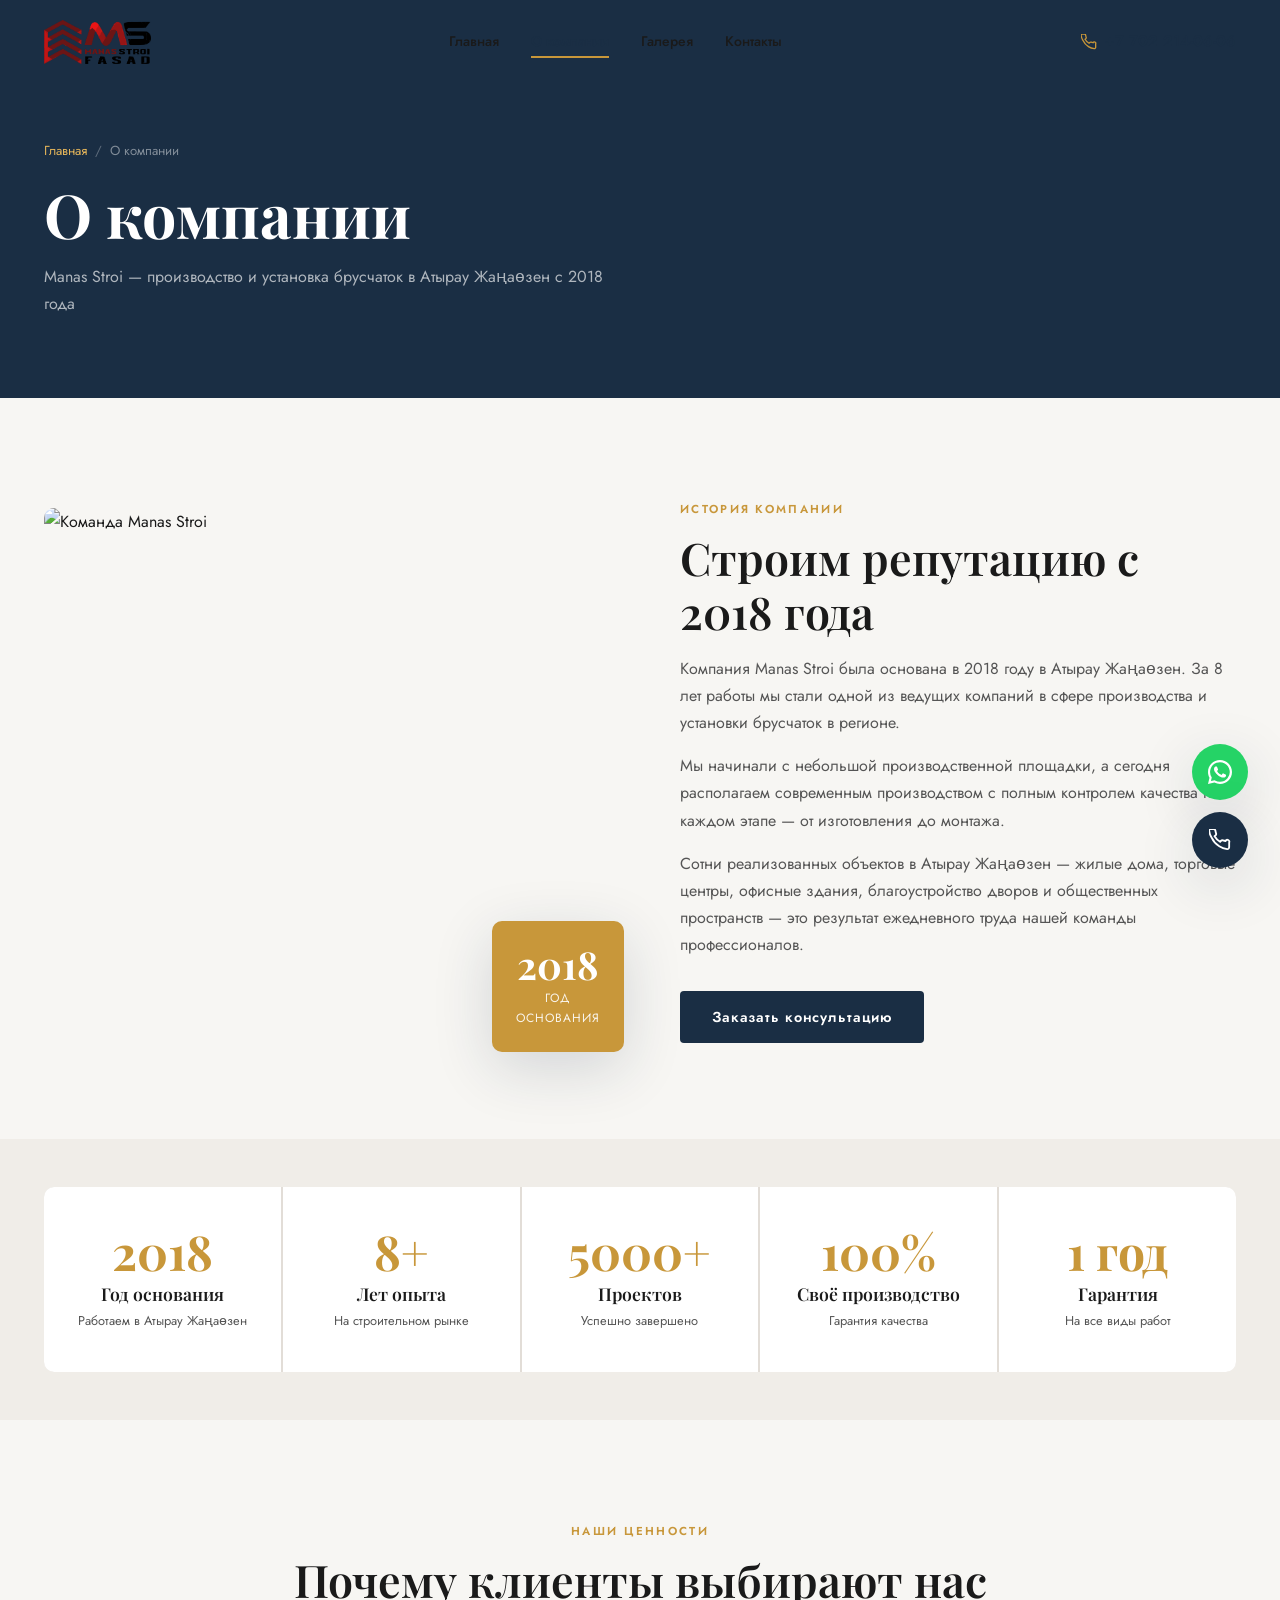
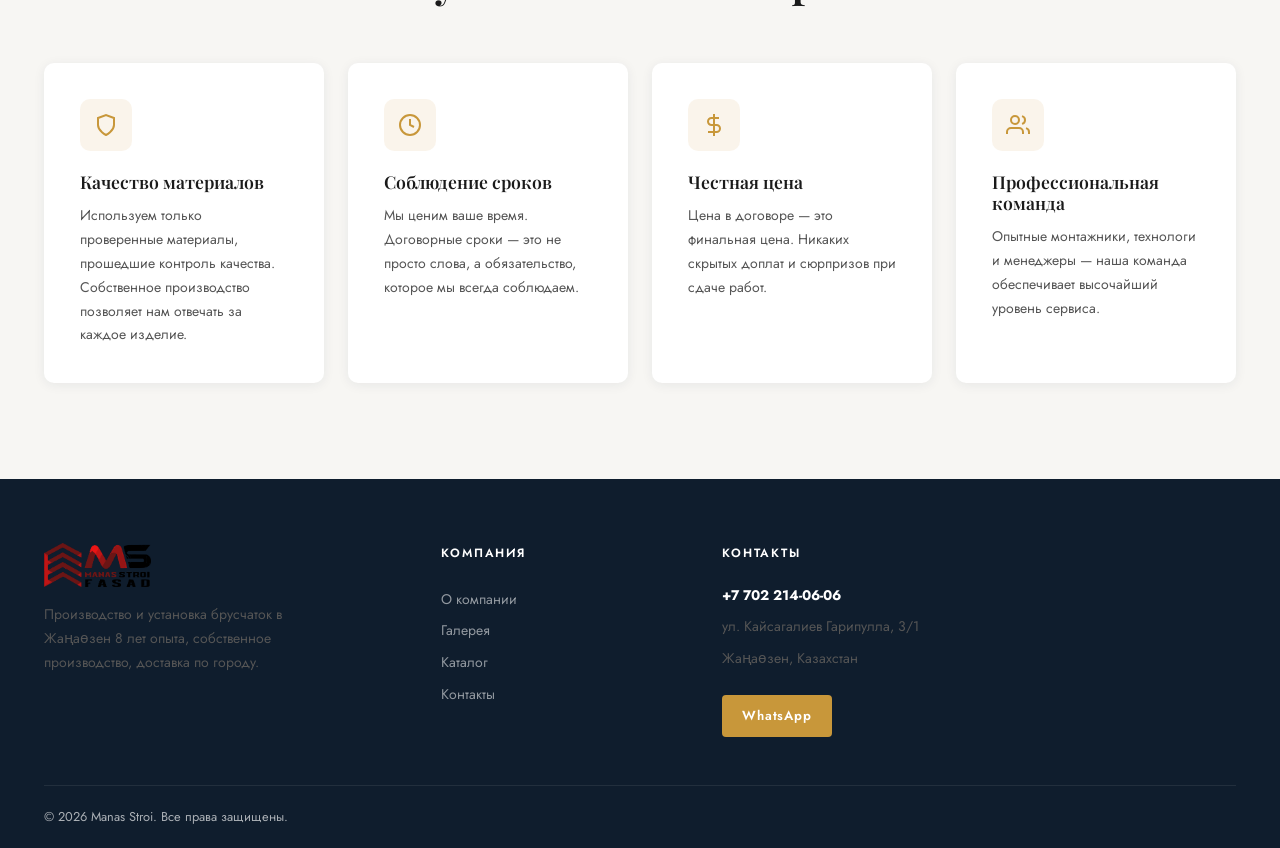
==== commit 02e28074: "Update about.html" ====
--- a/about.html
+++ b/about.html
@@ -114,7 +114,7 @@
         <a href="index.html" class="logo">
           <img src="logo.png" class="logo-img" alt="Manas Stroi">
         </a>
-        <p>Производство и установка брусчаток в Ақтау 8 лет опыта, собственное производство, доставка по городу.</p>
+        <p>Производство и установка брусчаток в Жаңаөзен 8 лет опыта, собственное производство, доставка по городу.</p>
       </div>
       <div>
         <h5>Компания</h5>
@@ -129,7 +129,7 @@
         <h5>Контакты</h5>
         <p><strong>+7 702 214-06-06</strong></p>
         <p>ул. Кайсагалиев Гарипулла, 3/1</p>
-        <p>Ақтау, Казахстан</p>
+        <p>Жаңаөзен, Казахстан</p>
         <a href="https://wa.me/77022140606" target="_blank" class="btn btn-accent" style="margin-top:16px;font-size:0.82rem;padding:10px 20px">WhatsApp</a>
       </div>
     </div>
